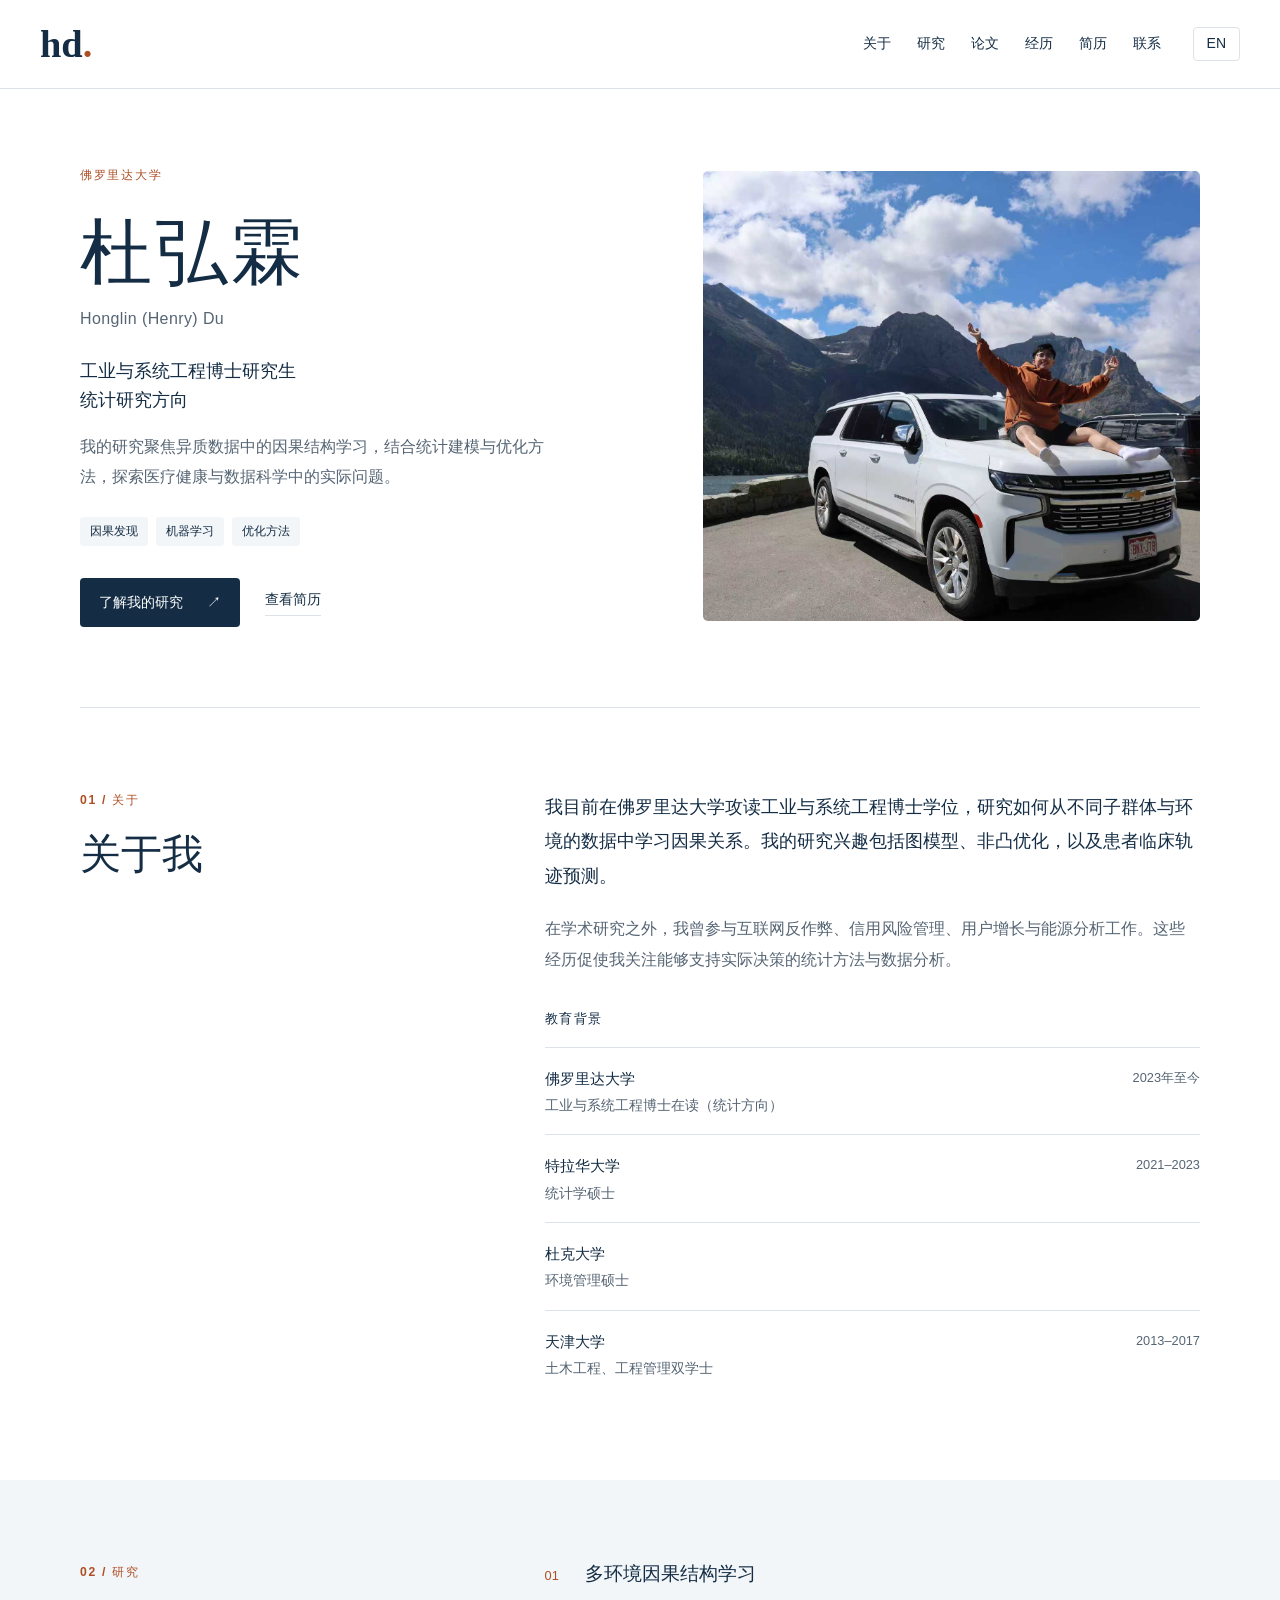
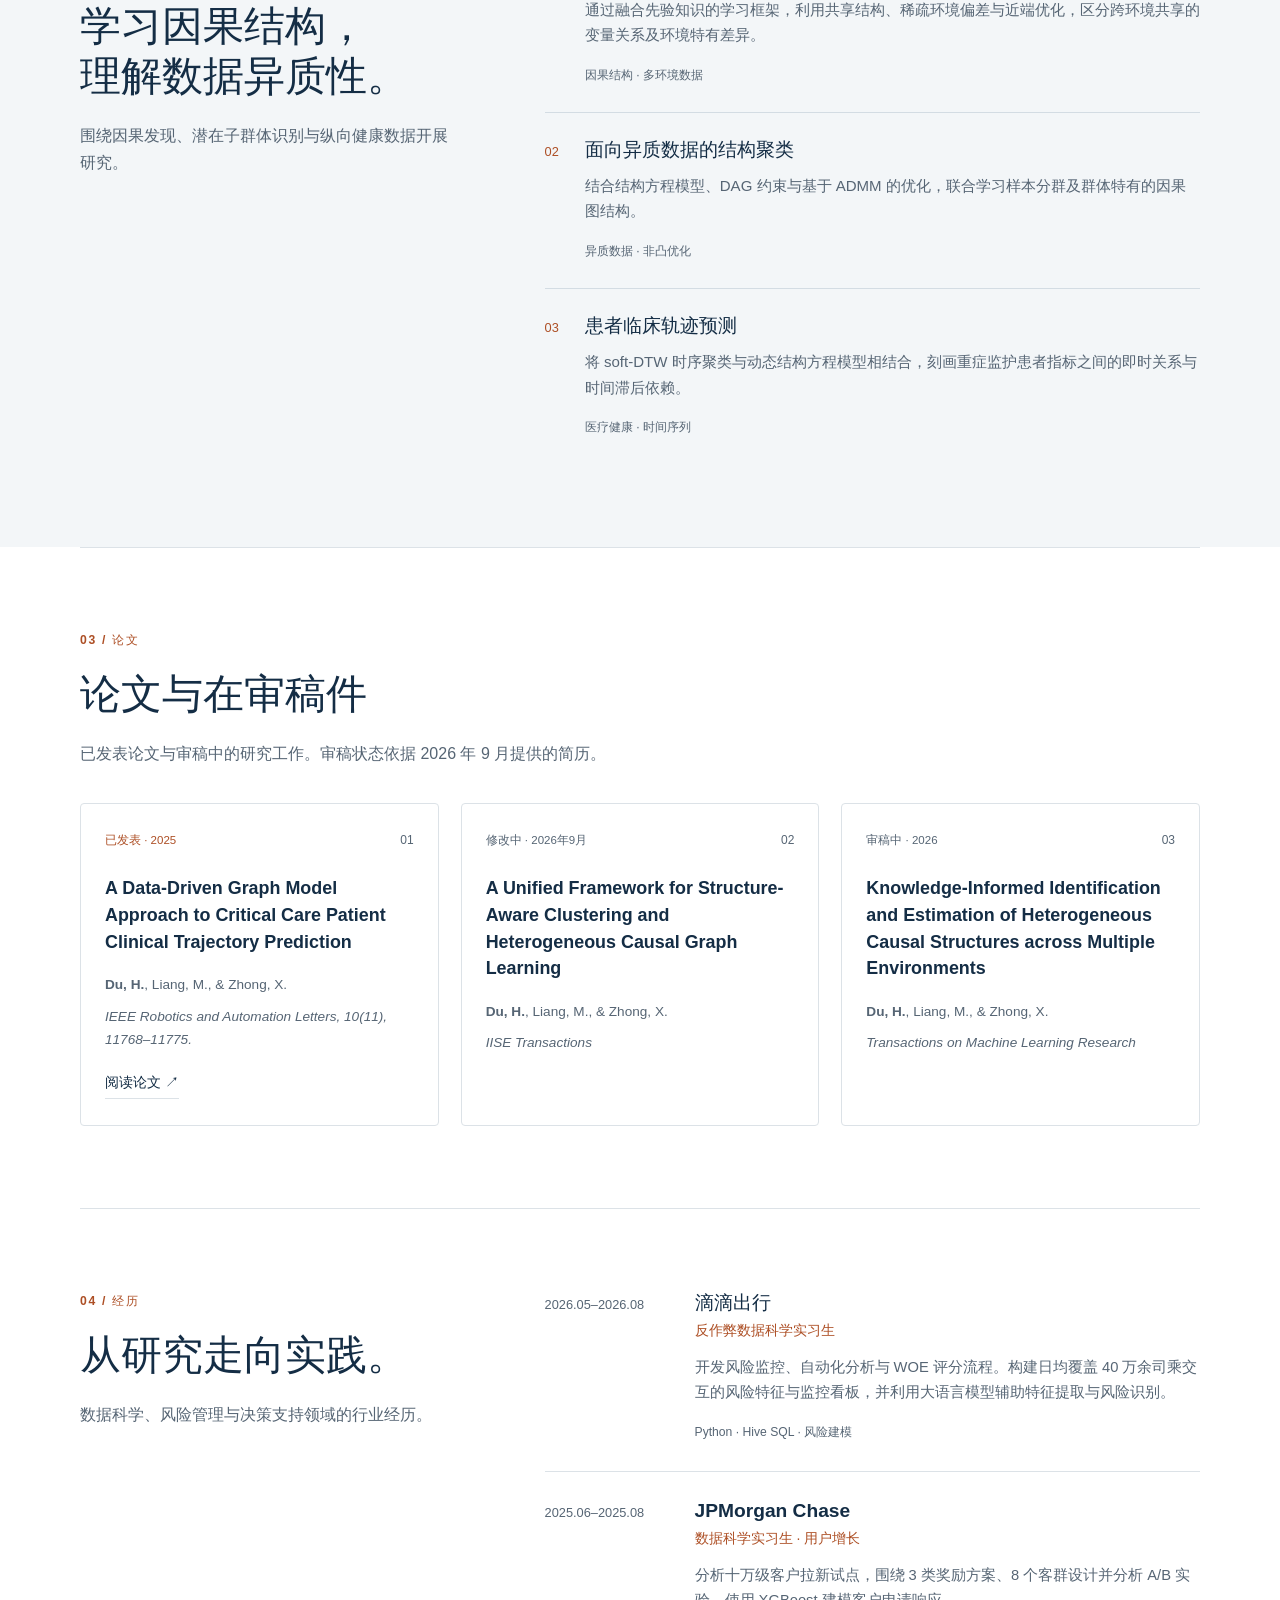
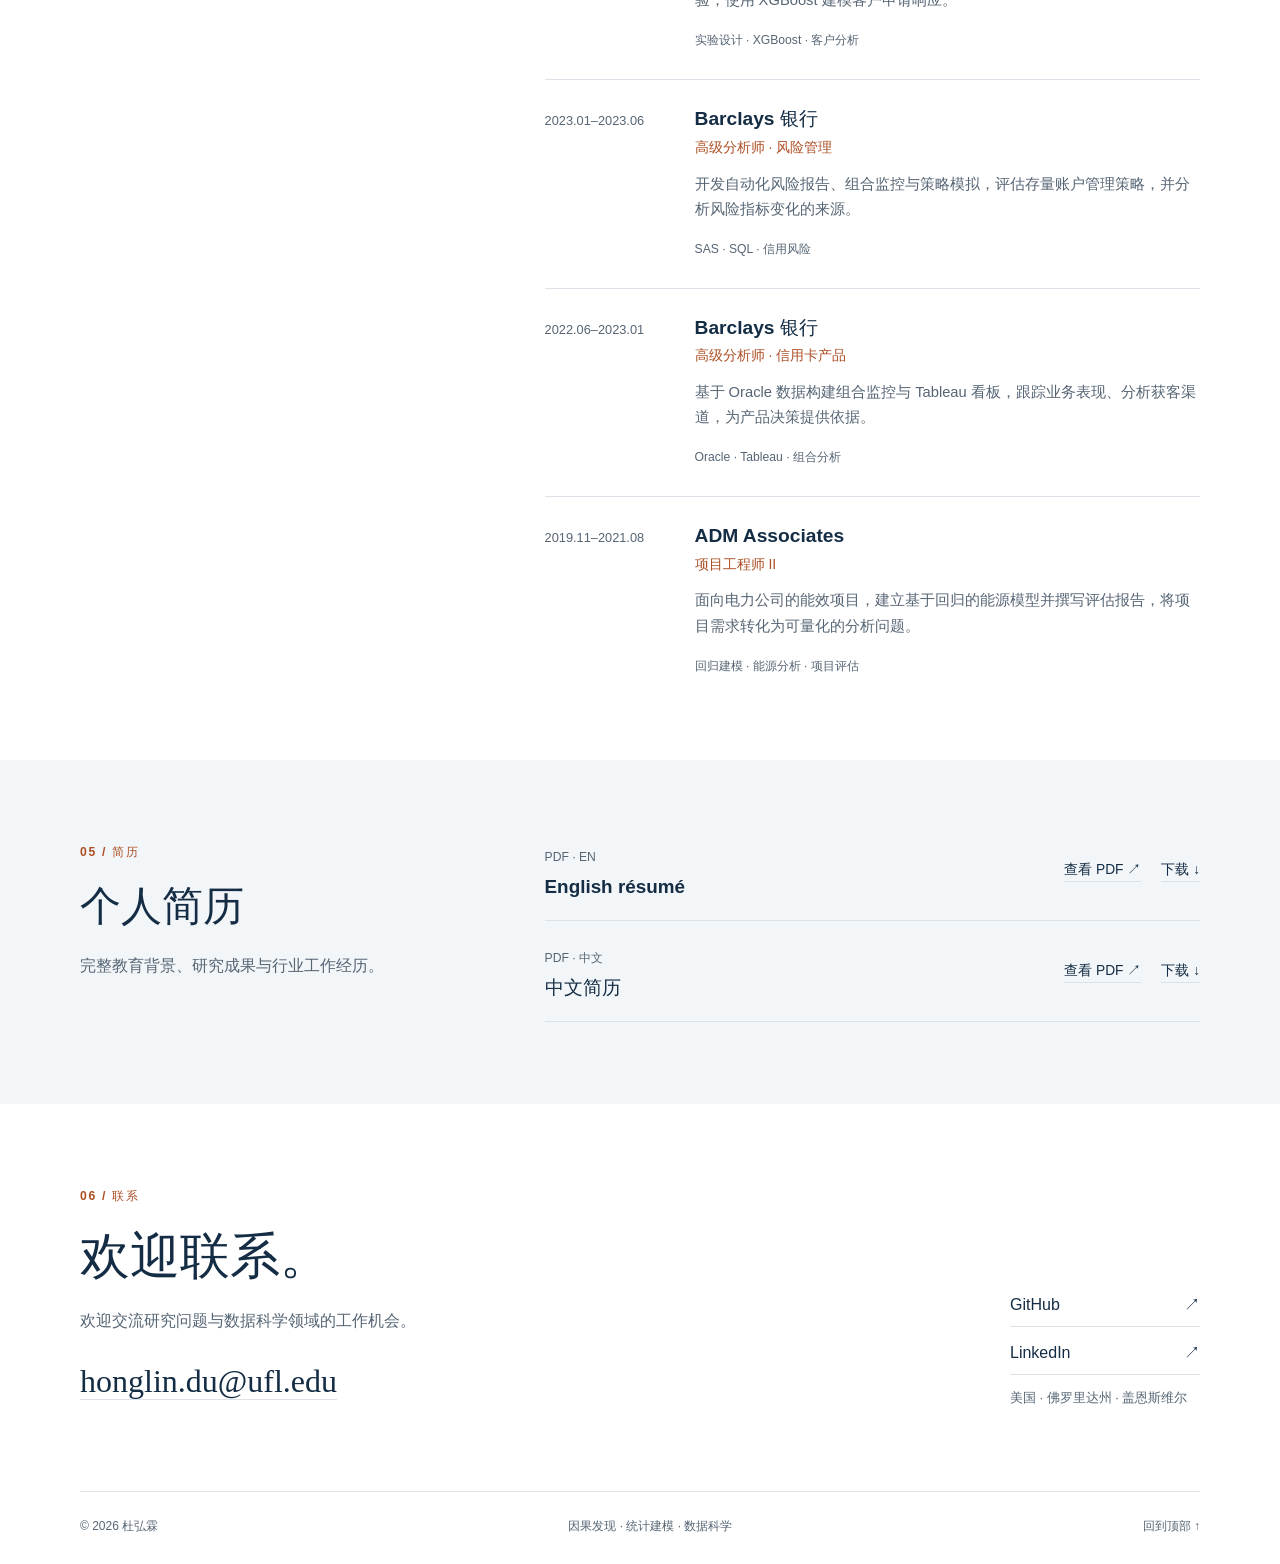
==== zh.html @ 544e079c "Build bilingual academic and data science personal website" ====
<!doctype html>
<html lang="zh-CN"><head><meta charset="utf-8"><meta name="viewport" content="width=device-width, initial-scale=1"><title>杜弘霖 | 因果发现与数据科学</title><meta name="description" content="我的研究聚焦异质数据中的因果结构学习，结合统计建模与优化方法，探索医疗健康与数据科学中的实际问题。"><meta name="theme-color" content="#142d45"><link rel="canonical" href="https://uflhenrydu508.github.io/zh.html"><link rel="alternate" hreflang="en" href="https://uflhenrydu508.github.io/"><link rel="alternate" hreflang="zh-CN" href="https://uflhenrydu508.github.io/zh.html"><link rel="alternate" hreflang="x-default" href="https://uflhenrydu508.github.io/"><link rel="icon" href="assets/favicon.svg" type="image/svg+xml"><link rel="stylesheet" href="styles.css"><script src="site.js" defer></script></head>
<body id="top"><a class="skip-link" href="#main">跳转到正文</a><header class="header"><div class="header-inner"><a class="wordmark" href="zh.html" aria-label="杜弘霖 - 首页">hd<span>.</span></a><nav aria-label="主导航"><a href="#about">关于</a><a href="#research">研究</a><a href="#publications">论文</a><a href="#experience">经历</a><a href="#cv">简历</a><a href="#contact">联系</a></nav><a class="language" href="index.html" lang="en" hreflang="en">EN</a></div></header>
<main id="main"><section class="hero container" aria-labelledby="hero-title"><div class="hero-copy"><p class="eyebrow">佛罗里达大学</p><h1 id="hero-title">杜弘霖<span class="name-secondary">Honglin (Henry) Du</span></h1><p class="role">工业与系统工程博士研究生<br>统计研究方向</p><p class="intro">我的研究聚焦异质数据中的因果结构学习，结合统计建模与优化方法，探索医疗健康与数据科学中的实际问题。</p><div class="tags"><span>因果发现</span><span>机器学习</span><span>优化方法</span></div><div class="hero-actions"><a class="button" href="#research">了解我的研究 <span aria-hidden="true">↗</span></a><a class="text-link" href="#cv">查看简历</a></div></div><figure class="hero-photo"><img src="assets/henry-du.png" alt="杜弘霖的户外个人照片，背景为山景与湖泊" width="1920" height="1280" fetchpriority="high"></figure></section>
<section id="about" class="section container split"><div><p class="eyebrow">01 / 关于</p><h2>关于我</h2></div><div class="section-body"><p class="lead">我目前在佛罗里达大学攻读工业与系统工程博士学位，研究如何从不同子群体与环境的数据中学习因果关系。我的研究兴趣包括图模型、非凸优化，以及患者临床轨迹预测。</p><p>在学术研究之外，我曾参与互联网反作弊、信用风险管理、用户增长与能源分析工作。这些经历促使我关注能够支持实际决策的统计方法与数据分析。</p><h3 class="small-heading">教育背景</h3><ul class="education"><li><div><strong>佛罗里达大学</strong><span>工业与系统工程博士在读（统计方向）</span></div><time>2023年至今</time></li><li><div><strong>特拉华大学</strong><span>统计学硕士</span></div><time>2021–2023</time></li><li><div><strong>杜克大学</strong><span>环境管理硕士</span></div><time></time></li><li><div><strong>天津大学</strong><span>土木工程、工程管理双学士</span></div><time>2013–2017</time></li></ul></div></section>
<section id="research" class="research-section"><div class="container section split"><div><p class="eyebrow">02 / 研究</p><h2>学习因果结构，<br>理解数据异质性。</h2><p>围绕因果发现、潜在子群体识别与纵向健康数据开展研究。</p></div><div><article class="research-row"><span class="number">01</span><div><h3>多环境因果结构学习</h3><p>通过融合先验知识的学习框架，利用共享结构、稀疏环境偏差与近端优化，区分跨环境共享的变量关系及环境特有差异。</p><span class="meta">因果结构 · 多环境数据</span></div></article><article class="research-row"><span class="number">02</span><div><h3>面向异质数据的结构聚类</h3><p>结合结构方程模型、DAG 约束与基于 ADMM 的优化，联合学习样本分群及群体特有的因果图结构。</p><span class="meta">异质数据 · 非凸优化</span></div></article><article class="research-row"><span class="number">03</span><div><h3>患者临床轨迹预测</h3><p>将 soft-DTW 时序聚类与动态结构方程模型相结合，刻画重症监护患者指标之间的即时关系与时间滞后依赖。</p><span class="meta">医疗健康 · 时间序列</span></div></article></div></div></section>
<section id="publications" class="section container"><div class="section-heading"><p class="eyebrow">03 / 论文</p><h2>论文与在审稿件</h2><p>已发表论文与审稿中的研究工作。审稿状态依据 2026 年 9 月提供的简历。</p></div><div class="papers"><article class="paper"><div class="paper-top"><span class="status status-0">已发表 · 2025</span><span class="paper-index">01</span></div><h3 lang="en">A Data-Driven Graph Model Approach to Critical Care Patient Clinical Trajectory Prediction</h3><p class="authors"><strong>Du, H.</strong>, Liang, M., &amp; Zhong, X.</p><p class="journal" lang="en">IEEE Robotics and Automation Letters, 10(11), 11768–11775.</p><a class="text-link" href="https://doi.org/10.1109/LRA.2025.3615534">阅读论文 <span aria-hidden="true">↗</span></a></article><article class="paper"><div class="paper-top"><span class="status status-1">修改中 · 2026年9月</span><span class="paper-index">02</span></div><h3 lang="en">A Unified Framework for Structure-Aware Clustering and Heterogeneous Causal Graph Learning</h3><p class="authors"><strong>Du, H.</strong>, Liang, M., &amp; Zhong, X.</p><p class="journal" lang="en">IISE Transactions</p></article><article class="paper"><div class="paper-top"><span class="status status-2">审稿中 · 2026</span><span class="paper-index">03</span></div><h3 lang="en">Knowledge-Informed Identification and Estimation of Heterogeneous Causal Structures across Multiple Environments</h3><p class="authors"><strong>Du, H.</strong>, Liang, M., &amp; Zhong, X.</p><p class="journal" lang="en">Transactions on Machine Learning Research</p></article></div></section>
<section id="experience" class="section container split"><div><p class="eyebrow">04 / 经历</p><h2>从研究走向实践。</h2><p>数据科学、风险管理与决策支持领域的行业经历。</p></div><div class="jobs"><article class="job"><time>2026.05–2026.08</time><div><h3>滴滴出行</h3><p class="job-role">反作弊数据科学实习生</p><p>开发风险监控、自动化分析与 WOE 评分流程。构建日均覆盖 40 万余司乘交互的风险特征与监控看板，并利用大语言模型辅助特征提取与风险识别。</p><span class="meta">Python · Hive SQL · 风险建模</span></div></article><article class="job"><time>2025.06–2025.08</time><div><h3>JPMorgan Chase</h3><p class="job-role">数据科学实习生 · 用户增长</p><p>分析十万级客户拉新试点，围绕 3 类奖励方案、8 个客群设计并分析 A/B 实验，使用 XGBoost 建模客户申请响应。</p><span class="meta">实验设计 · XGBoost · 客户分析</span></div></article><article class="job"><time>2023.01–2023.06</time><div><h3>Barclays 银行</h3><p class="job-role">高级分析师 · 风险管理</p><p>开发自动化风险报告、组合监控与策略模拟，评估存量账户管理策略，并分析风险指标变化的来源。</p><span class="meta">SAS · SQL · 信用风险</span></div></article><article class="job"><time>2022.06–2023.01</time><div><h3>Barclays 银行</h3><p class="job-role">高级分析师 · 信用卡产品</p><p>基于 Oracle 数据构建组合监控与 Tableau 看板，跟踪业务表现、分析获客渠道，为产品决策提供依据。</p><span class="meta">Oracle · Tableau · 组合分析</span></div></article><article class="job"><time>2019.11–2021.08</time><div><h3>ADM Associates</h3><p class="job-role">项目工程师 II</p><p>面向电力公司的能效项目，建立基于回归的能源模型并撰写评估报告，将项目需求转化为可量化的分析问题。</p><span class="meta">回归建模 · 能源分析 · 项目评估</span></div></article></div></section>
<section id="cv" class="cv-section"><div class="container section split"><div><p class="eyebrow">05 / 简历</p><h2>个人简历</h2><p>完整教育背景、研究成果与行业工作经历。</p></div><div class="cv-list"><article class="cv-card"><div><span class="meta">PDF · EN</span><h3>English résumé</h3></div><div class="cv-actions"><a href="assets/Henry_Du_Resume_2026.pdf">查看 PDF <span aria-hidden="true">↗</span></a><a href="assets/Henry_Du_Resume_2026.pdf" download>下载 <span aria-hidden="true">↓</span></a></div></article><article class="cv-card"><div><span class="meta">PDF · 中文</span><h3>中文简历</h3></div><div class="cv-actions"><a href="assets/Honglin_Du_CV_Chinese.pdf">查看 PDF <span aria-hidden="true">↗</span></a><a href="assets/Honglin_Du_CV_Chinese.pdf" download>下载 <span aria-hidden="true">↓</span></a></div></article></div></div></section>
<section id="contact" class="section container contact"><div><p class="eyebrow">06 / 联系</p><h2>欢迎联系。</h2><p>欢迎交流研究问题与数据科学领域的工作机会。</p><a class="email" href="mailto:honglin.du@ufl.edu">honglin.du@ufl.edu</a></div><div class="contact-links"><a href="https://github.com/uflhenrydu508">GitHub <span aria-hidden="true">↗</span></a><a href="https://www.linkedin.com/in/henrydu0508/">LinkedIn <span aria-hidden="true">↗</span></a><span>美国 · 佛罗里达州 · 盖恩斯维尔</span></div></section></main><footer class="container footer"><span>© 2026 杜弘霖</span><span>因果发现 · 统计建模 · 数据科学</span><a href="#top">回到顶部 ↑</a></footer></body></html>
---- styles.css ----
:root{--ink:#142d45;--muted:#566574;--accent:#ad4f25;--line:#dce2e7;--soft:#f3f6f8;--white:#fff;font-family:Inter,-apple-system,BlinkMacSystemFont,"Segoe UI","Noto Sans SC",sans-serif;color:var(--ink);font-synthesis:none}*{box-sizing:border-box}html{scroll-behavior:smooth;scroll-padding-top:112px}body{margin:0;background:var(--white);font-size:16px;line-height:1.7}a{color:inherit;text-decoration:none}a:hover{color:var(--accent)}a:focus-visible{outline:3px solid #bd5a2c;outline-offset:6px}p{color:var(--muted);margin:0 0 1.25rem}h1,h2,h3{line-height:1.22;margin:0;font-weight:500}h1,h2{font-family:Georgia,"Times New Roman","Songti SC",serif}h2{font-size:clamp(2rem,3.2vw,2.75rem);letter-spacing:-.035em;margin-bottom:1.25rem}h3{font-size:1.18rem;font-weight:600}.container{width:min(1120px,calc(100% - 80px));margin-inline:auto}.header{border-bottom:1px solid var(--line);background:rgba(255,255,255,.97);position:sticky;top:0;z-index:10}.header-inner{width:min(1200px,calc(100% - 64px));margin:auto;display:flex;align-items:center;gap:32px;min-height:88px}.wordmark{font-family:Georgia,serif;font-size:2.4rem;font-weight:bold;line-height:1}.wordmark span{color:var(--accent)}nav{display:flex;gap:26px;margin-left:auto}nav a{font-size:.88rem;font-weight:500}.language{font-size:.875rem;border:1px solid var(--line);padding:4px 13px;border-radius:4px;white-space:nowrap}.skip-link{position:absolute;left:20px;top:-100px;background:var(--ink);color:#fff;padding:10px;z-index:20}.skip-link:focus{top:10px}.hero{display:grid;grid-template-columns:1.1fr 1fr;gap:76px;padding-top:76px;padding-bottom:80px;align-items:center}.eyebrow{font-size:.76rem;font-weight:650;letter-spacing:.14em;text-transform:uppercase;color:var(--accent);margin-bottom:24px}h1{font-size:clamp(3.5rem,6.4vw,5.25rem);letter-spacing:-.045em}.name-secondary{display:block;font-family:Inter,-apple-system,BlinkMacSystemFont,"Segoe UI",sans-serif;font-size:1rem;font-weight:400;letter-spacing:.025em;color:var(--muted);margin-top:12px}.role{font-size:1.15rem;line-height:1.55;color:var(--ink);margin-top:28px;margin-bottom:18px}.intro{max-width:490px;font-size:1rem}.tags{display:flex;gap:8px;flex-wrap:wrap;margin-top:24px}.tags span{font-size:.78rem;color:var(--ink);padding:4px 10px;background:var(--soft);border-radius:3px}.hero-actions{display:flex;gap:25px;align-items:center;margin-top:32px}.button{display:inline-flex;gap:24px;align-items:center;background:var(--ink);color:white;padding:12px 19px;border-radius:4px;font-size:.9rem}.button:hover{background:#234b6c;color:white}.text-link{font-size:.875rem;font-weight:600;border-bottom:1px solid var(--line);padding-bottom:3px}.hero-photo{margin:0;align-self:stretch;display:flex;flex-direction:column;justify-content:center}.hero-photo img{width:100%;height:450px;object-fit:cover;object-position:71% center;border-radius:5px}.hero-photo figcaption{font-size:.76rem;letter-spacing:.05em;margin-top:12px;color:var(--muted)}.section{padding-top:82px;padding-bottom:82px;border-top:1px solid var(--line)}.split{display:grid;grid-template-columns:.8fr 1.4fr;gap:90px}.section .eyebrow{margin-bottom:20px}.section-body .lead{font-size:1.15rem;color:var(--ink)}.small-heading{font-size:.8rem;text-transform:uppercase;letter-spacing:.12em;margin:36px 0 20px}.education{list-style:none;margin:0;padding:0}.education li{border-top:1px solid var(--line);padding:17px 0;display:flex;gap:18px;justify-content:space-between}.education strong{font-size:.93rem;font-weight:600}.education span{display:block;font-size:.86rem;color:var(--muted);margin-top:2px}.education time{font-size:.8rem;color:var(--muted);white-space:nowrap;padding-top:2px}.research-section{background:var(--soft)}.research-section .section,.cv-section .section{border:0}.research-row{display:flex;gap:26px;padding:25px 0;border-top:1px solid #d3dce3}.research-row:first-child{padding-top:0;border-top:0}.number{color:var(--accent);font-size:.8rem;font-variant-numeric:tabular-nums;padding-top:3px}.research-row h3{margin-bottom:12px}.research-row p{font-size:.94rem;margin-bottom:12px}.meta{font-size:.76rem;color:var(--muted)}.section-heading{max-width:690px;margin-bottom:36px}.papers{display:grid;grid-template-columns:repeat(3,1fr);gap:22px}.paper{border:1px solid var(--line);padding:26px 24px;border-radius:4px;display:flex;flex-direction:column;align-items:flex-start}.paper-top{display:flex;align-items:center;justify-content:space-between;gap:8px;width:100%;margin-bottom:24px}.status{font-size:.72rem;color:var(--muted)}.status-0{color:var(--accent)}.paper-index{font-size:.75rem;color:var(--muted)}.paper h3{font-size:1.12rem;line-height:1.5;margin-bottom:18px}.authors,.journal{font-size:.85rem}.authors{margin-bottom:8px}.journal{font-style:italic;margin-bottom:20px}.paper .text-link{margin-top:auto}.job{display:grid;grid-template-columns:125px 1fr;gap:25px;padding:27px 0;border-bottom:1px solid var(--line)}.job:first-child{padding-top:0}.job:last-child{border-bottom:0;padding-bottom:0}.job time{font-size:.8rem;color:var(--muted);padding-top:3px}.job h3{font-size:1.2rem;margin-bottom:5px}.job-role{font-size:.875rem;color:var(--accent);margin-bottom:12px}.job p:not(.job-role){font-size:.92rem;margin-bottom:12px}.cv-section{background:var(--soft)}.cv-card{display:flex;align-items:center;justify-content:space-between;gap:20px;border-bottom:1px solid var(--line);padding:22px 0}.cv-card:first-child{padding-top:0}.cv-card h3{margin-top:6px}.cv-actions{display:flex;gap:20px;font-size:.86rem}.cv-actions a{border-bottom:1px solid var(--line)}.contact{display:flex;justify-content:space-between;align-items:end;gap:40px;border-top:0}.contact h2{font-size:3.1rem}.email{font-family:Georgia,serif;font-size:clamp(1.4rem,3vw,2rem);border-bottom:1px solid var(--line)}.contact-links{display:flex;flex-direction:column;gap:12px;min-width:190px}.contact-links a{display:flex;justify-content:space-between;border-bottom:1px solid var(--line);padding-bottom:8px}.contact-links>span{font-size:.8rem;color:var(--muted)}.footer{display:flex;justify-content:space-between;gap:20px;border-top:1px solid var(--line);padding-top:24px;padding-bottom:28px;font-size:.75rem;color:var(--muted)}html[lang=zh-CN] h1{font-size:4.5rem;letter-spacing:.05em}html[lang=zh-CN] h2{letter-spacing:0}html[lang=zh-CN] .intro,html[lang=zh-CN] .section-body p{line-height:1.9}
@media(min-width:1500px){.hero{padding-top:96px;padding-bottom:96px}}@media(max-width:1000px){.hero{gap:38px}.split{gap:45px;grid-template-columns:.8fr 1.4fr}.job{grid-template-columns:1fr;gap:8px}.papers{gap:14px}.paper{padding:22px 18px}nav{gap:18px}.hero-photo img{height:440px}.cv-card{align-items:flex-start;flex-direction:column;gap:12px}}@media(max-width:760px){html{scroll-padding-top:132px}.container{width:calc(100% - 40px)}.header-inner{width:calc(100% - 40px);min-height:105px;gap:16px;flex-wrap:wrap;justify-content:space-between;padding:14px 0 12px}.wordmark{font-size:2rem}nav{order:3;flex-basis:100%;margin:0;gap:10px;justify-content:space-between}nav a{font-size:.78rem;padding:5px 0}.language{margin-left:auto}.hero{grid-template-columns:1fr;padding-top:42px;padding-bottom:48px;gap:34px}h1{font-size:4rem}.hero-copy{max-width:600px}.hero-photo img{height:auto;aspect-ratio:1.6;object-position:center}.hero-photo figcaption{margin-top:8px}.hero .eyebrow{margin-bottom:18px}.role{margin-top:22px}.split{grid-template-columns:1fr;gap:26px}.section{padding-top:50px;padding-bottom:50px}.section-heading{margin-bottom:26px}.papers{grid-template-columns:1fr;gap:16px}.paper{padding:25px}.paper h3{max-width:550px}.paper-top{margin-bottom:16px}.job{grid-template-columns:1fr;gap:8px;padding:24px 0}.cv-card{flex-direction:row;align-items:center}.contact{align-items:stretch;flex-direction:column;gap:32px}.contact h2{font-size:2.5rem}.contact-links{max-width:100%}.footer{flex-wrap:wrap;gap:10px;font-size:.75rem}.footer span:nth-child(2){display:none}.education li{gap:10px}.education time{font-size:.75rem}html[lang=zh-CN] h1{font-size:3.8rem}}@media(max-width:380px){.container,.header-inner{width:calc(100% - 32px)}nav{gap:6px}nav a{font-size:.73rem}.hero-actions{gap:20px}.cv-card{flex-direction:column;align-items:flex-start}.education li{flex-direction:column;gap:2px}.hero-photo img{aspect-ratio:1.35}}@media(prefers-reduced-motion:reduce){html{scroll-behavior:auto}}@media print{.header,.hero-actions,.language,.footer a{display:none}.container{width:100%}.section{padding:25px 0}.hero{padding:20px 0}.hero-photo img{height:240px}.paper,.job{break-inside:avoid}body{font-size:11pt}a{text-decoration:underline}}
@media(max-width:380px){nav{flex-wrap:wrap;justify-content:flex-start;column-gap:20px;row-gap:0}html{scroll-padding-top:165px}}
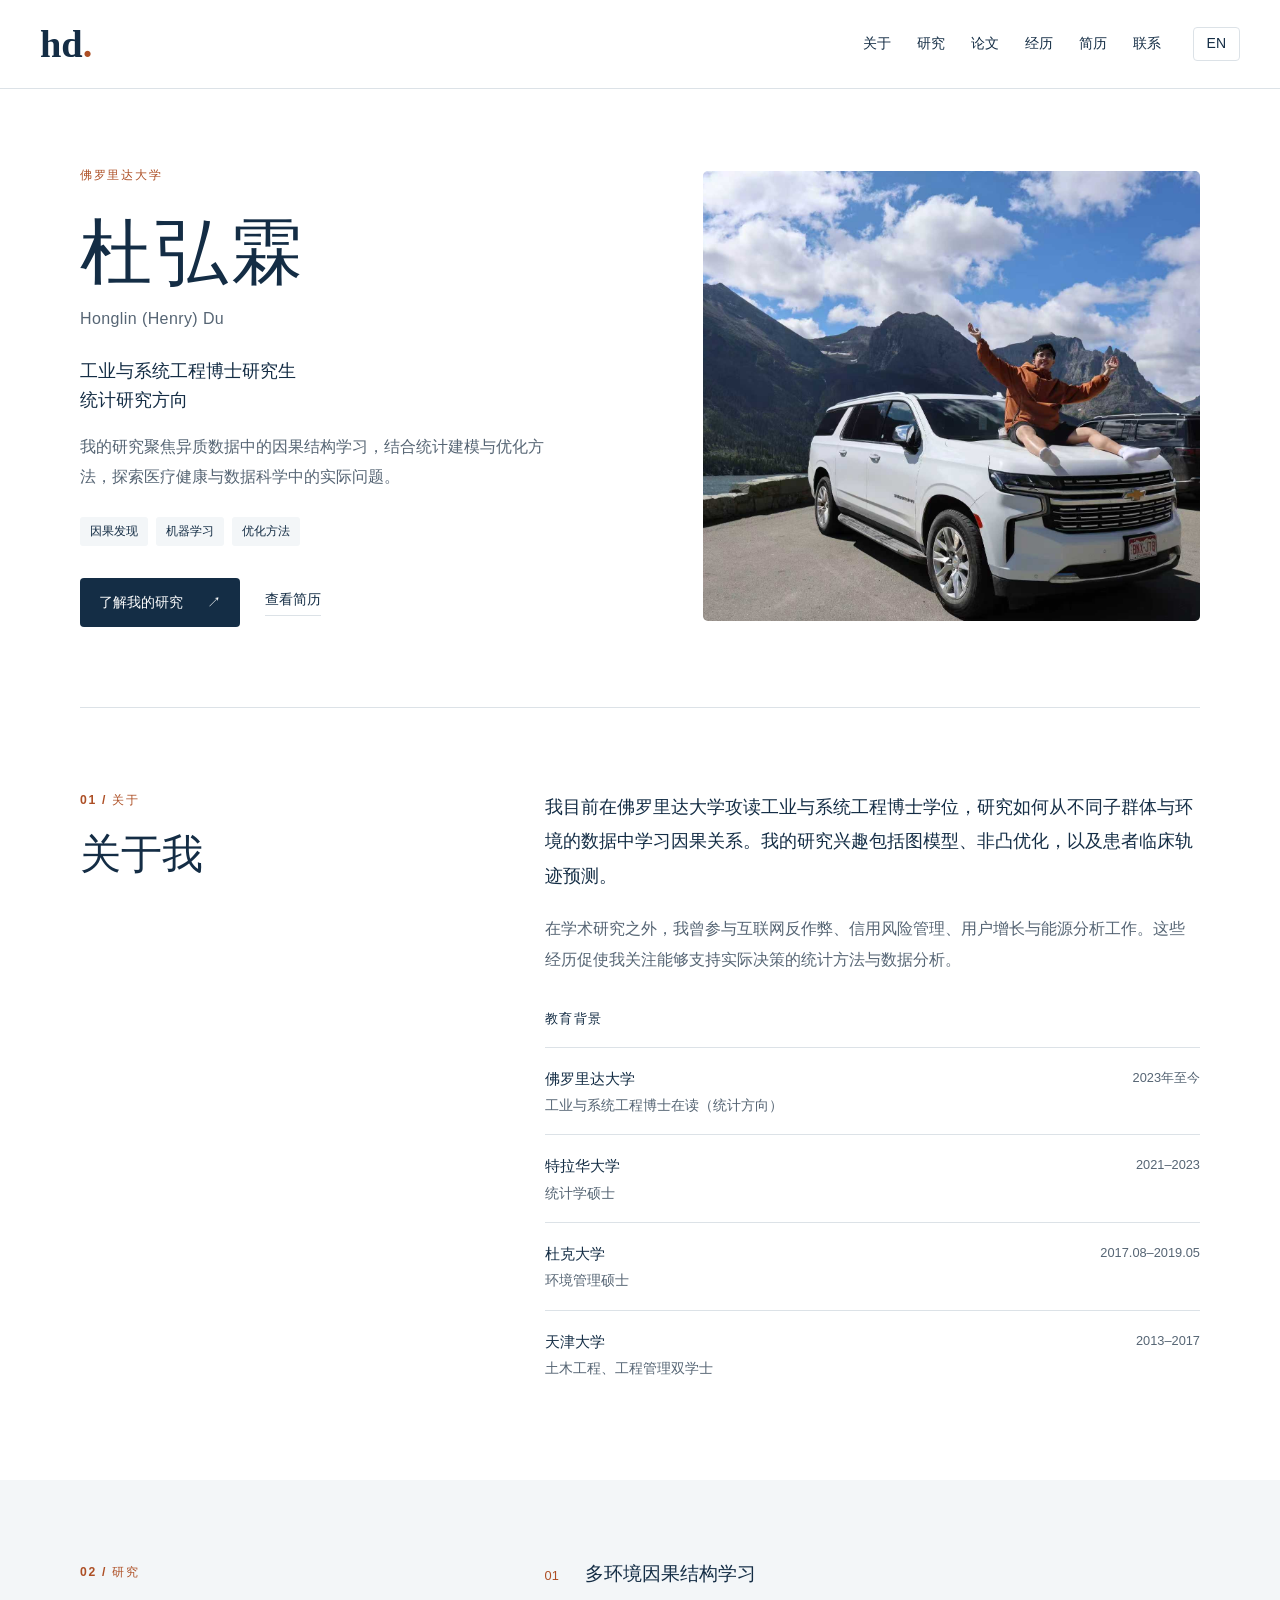
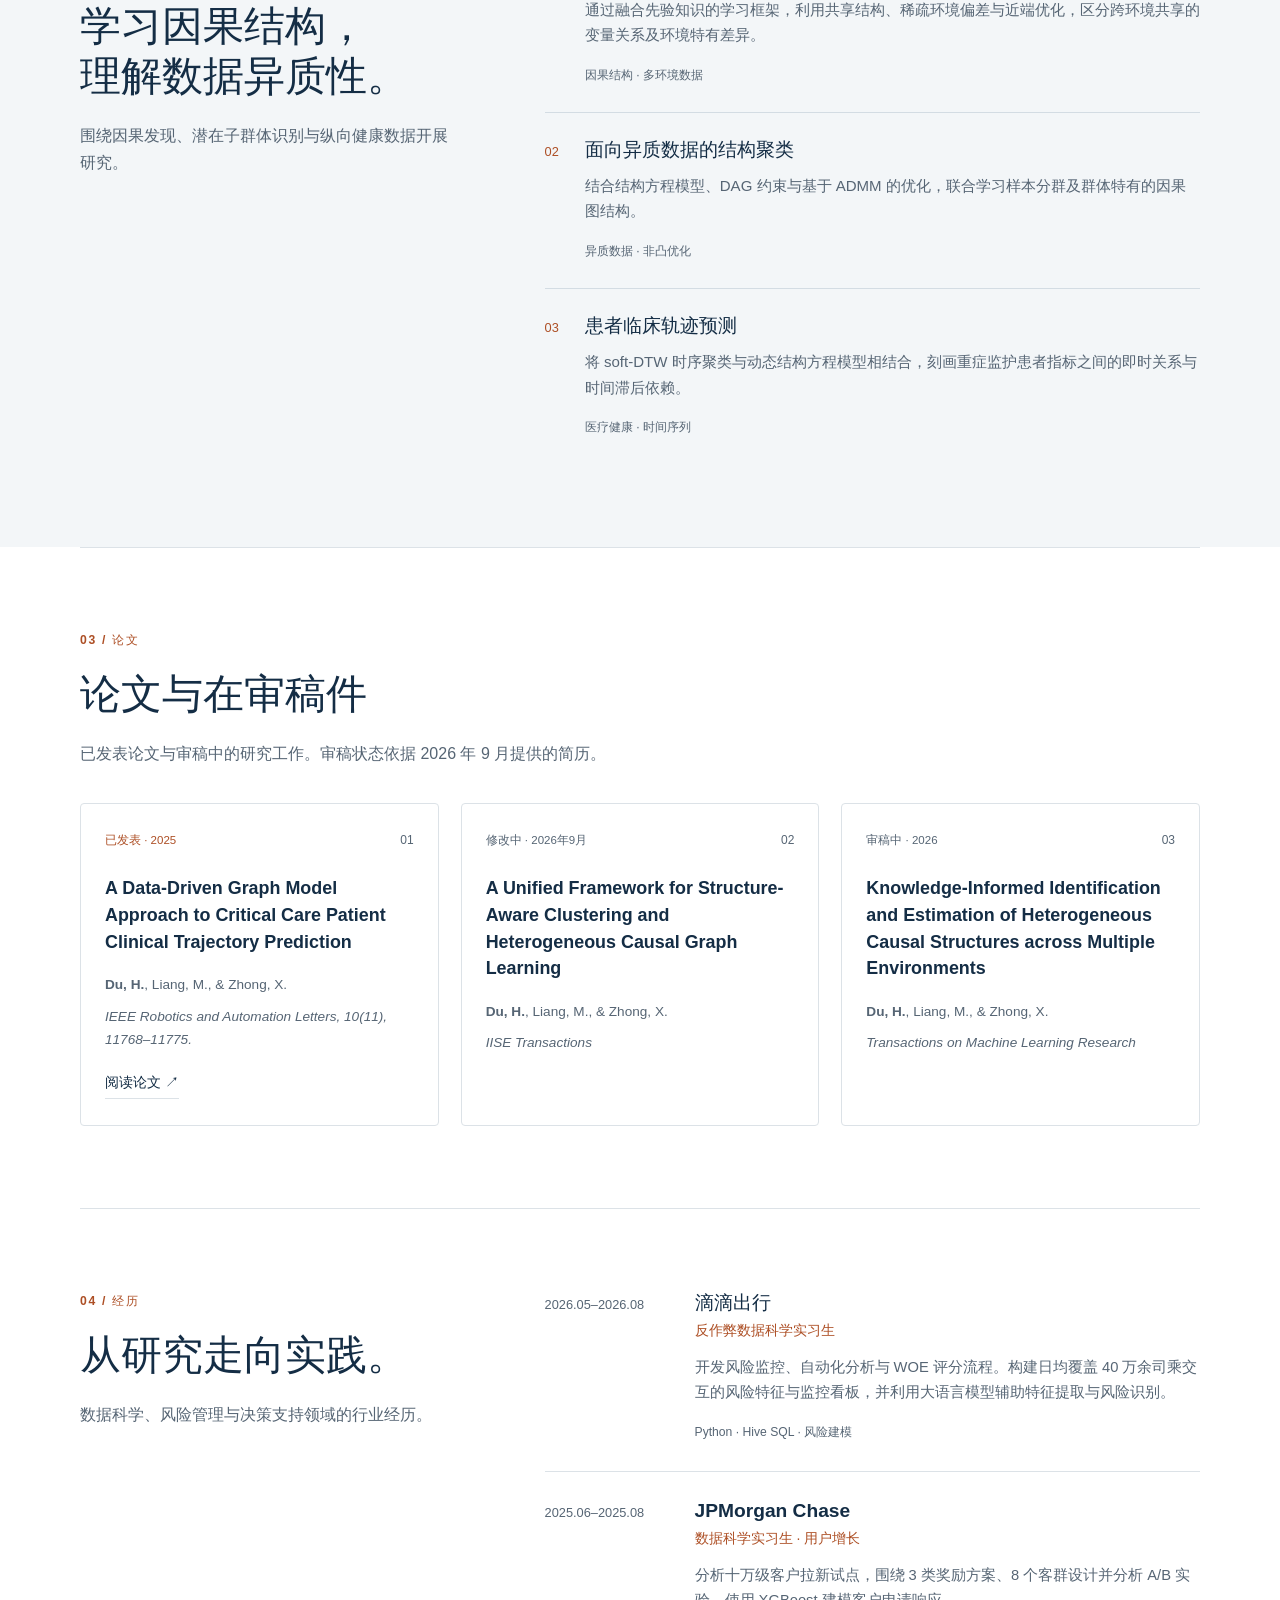
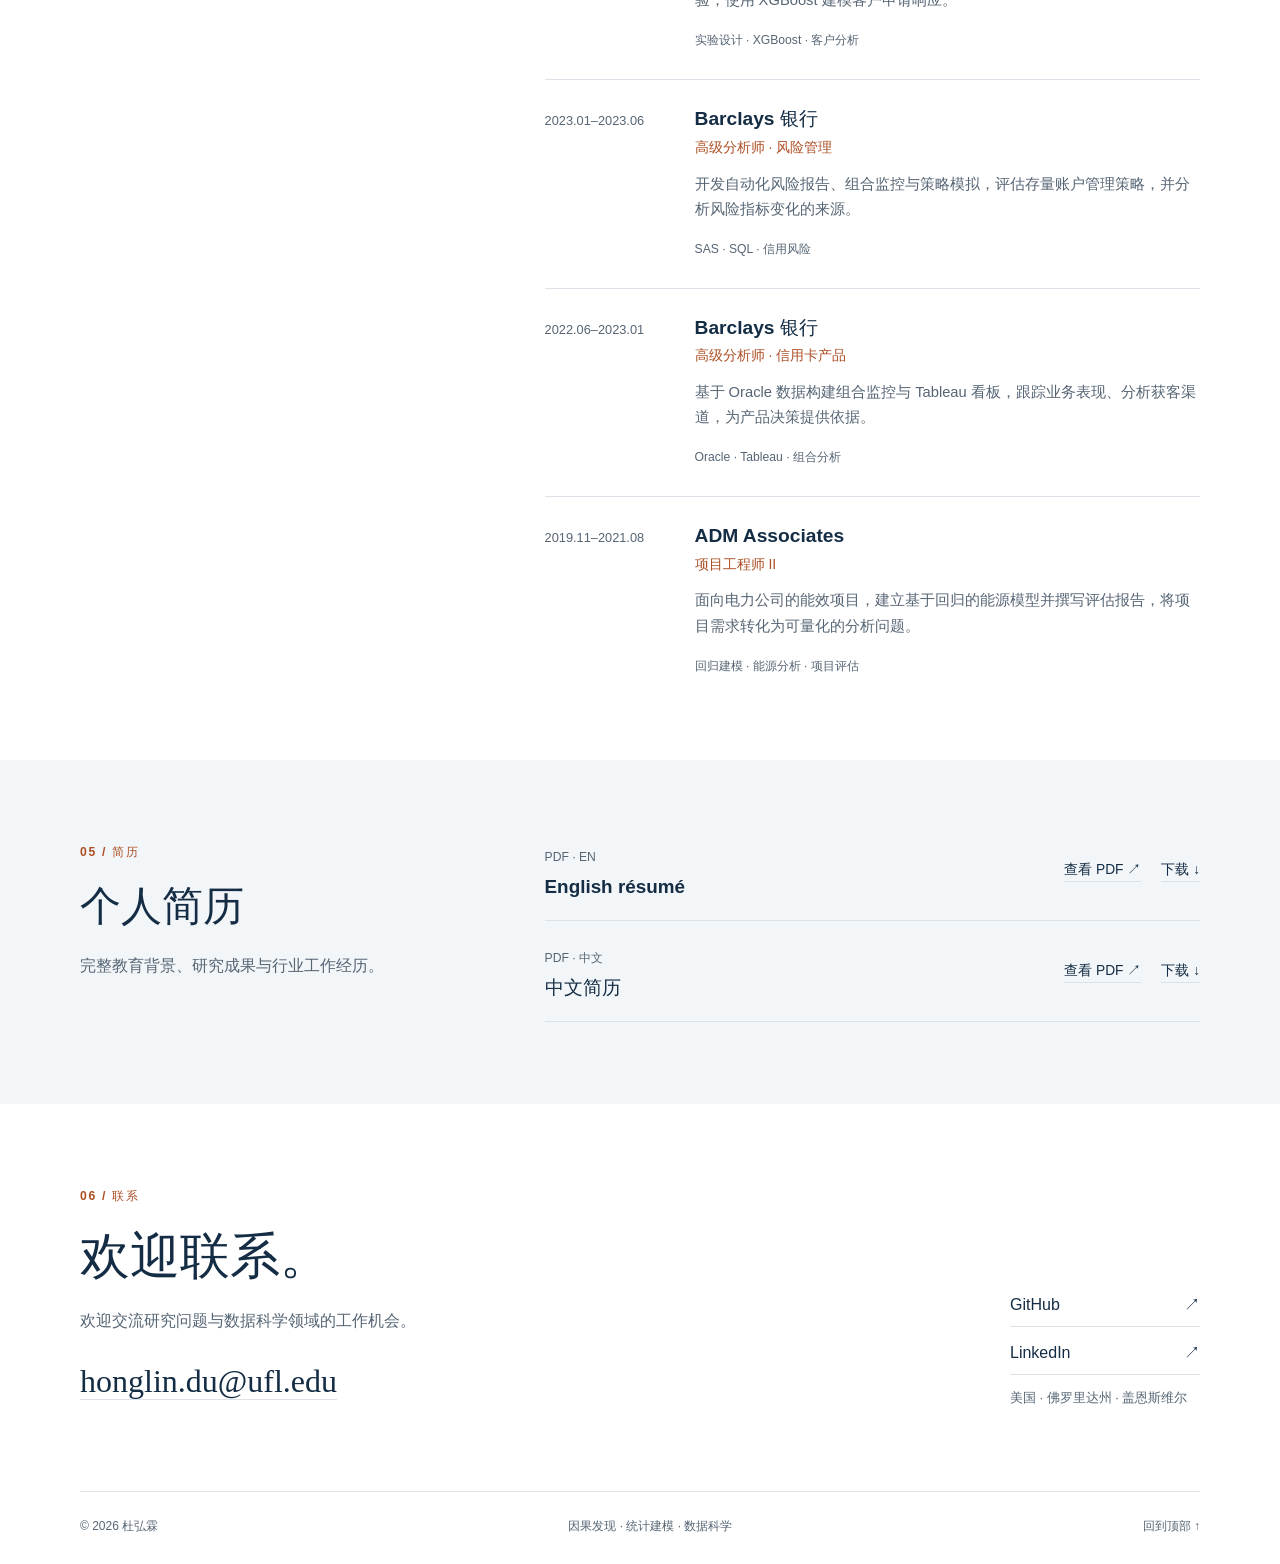
==== commit 904a2eb9: "Correct Duke education dates to August 2017–May 2019" ====
--- a/zh.html
+++ b/zh.html
@@ -2,7 +2,7 @@
 <html lang="zh-CN"><head><meta charset="utf-8"><meta name="viewport" content="width=device-width, initial-scale=1"><title>杜弘霖 | 因果发现与数据科学</title><meta name="description" content="我的研究聚焦异质数据中的因果结构学习，结合统计建模与优化方法，探索医疗健康与数据科学中的实际问题。"><meta name="theme-color" content="#142d45"><link rel="canonical" href="https://uflhenrydu508.github.io/zh.html"><link rel="alternate" hreflang="en" href="https://uflhenrydu508.github.io/"><link rel="alternate" hreflang="zh-CN" href="https://uflhenrydu508.github.io/zh.html"><link rel="alternate" hreflang="x-default" href="https://uflhenrydu508.github.io/"><link rel="icon" href="assets/favicon.svg" type="image/svg+xml"><link rel="stylesheet" href="styles.css"><script src="site.js" defer></script></head>
 <body id="top"><a class="skip-link" href="#main">跳转到正文</a><header class="header"><div class="header-inner"><a class="wordmark" href="zh.html" aria-label="杜弘霖 - 首页">hd<span>.</span></a><nav aria-label="主导航"><a href="#about">关于</a><a href="#research">研究</a><a href="#publications">论文</a><a href="#experience">经历</a><a href="#cv">简历</a><a href="#contact">联系</a></nav><a class="language" href="index.html" lang="en" hreflang="en">EN</a></div></header>
 <main id="main"><section class="hero container" aria-labelledby="hero-title"><div class="hero-copy"><p class="eyebrow">佛罗里达大学</p><h1 id="hero-title">杜弘霖<span class="name-secondary">Honglin (Henry) Du</span></h1><p class="role">工业与系统工程博士研究生<br>统计研究方向</p><p class="intro">我的研究聚焦异质数据中的因果结构学习，结合统计建模与优化方法，探索医疗健康与数据科学中的实际问题。</p><div class="tags"><span>因果发现</span><span>机器学习</span><span>优化方法</span></div><div class="hero-actions"><a class="button" href="#research">了解我的研究 <span aria-hidden="true">↗</span></a><a class="text-link" href="#cv">查看简历</a></div></div><figure class="hero-photo"><img src="assets/henry-du.png" alt="杜弘霖的户外个人照片，背景为山景与湖泊" width="1920" height="1280" fetchpriority="high"></figure></section>
-<section id="about" class="section container split"><div><p class="eyebrow">01 / 关于</p><h2>关于我</h2></div><div class="section-body"><p class="lead">我目前在佛罗里达大学攻读工业与系统工程博士学位，研究如何从不同子群体与环境的数据中学习因果关系。我的研究兴趣包括图模型、非凸优化，以及患者临床轨迹预测。</p><p>在学术研究之外，我曾参与互联网反作弊、信用风险管理、用户增长与能源分析工作。这些经历促使我关注能够支持实际决策的统计方法与数据分析。</p><h3 class="small-heading">教育背景</h3><ul class="education"><li><div><strong>佛罗里达大学</strong><span>工业与系统工程博士在读（统计方向）</span></div><time>2023年至今</time></li><li><div><strong>特拉华大学</strong><span>统计学硕士</span></div><time>2021–2023</time></li><li><div><strong>杜克大学</strong><span>环境管理硕士</span></div><time></time></li><li><div><strong>天津大学</strong><span>土木工程、工程管理双学士</span></div><time>2013–2017</time></li></ul></div></section>
+<section id="about" class="section container split"><div><p class="eyebrow">01 / 关于</p><h2>关于我</h2></div><div class="section-body"><p class="lead">我目前在佛罗里达大学攻读工业与系统工程博士学位，研究如何从不同子群体与环境的数据中学习因果关系。我的研究兴趣包括图模型、非凸优化，以及患者临床轨迹预测。</p><p>在学术研究之外，我曾参与互联网反作弊、信用风险管理、用户增长与能源分析工作。这些经历促使我关注能够支持实际决策的统计方法与数据分析。</p><h3 class="small-heading">教育背景</h3><ul class="education"><li><div><strong>佛罗里达大学</strong><span>工业与系统工程博士在读（统计方向）</span></div><time>2023年至今</time></li><li><div><strong>特拉华大学</strong><span>统计学硕士</span></div><time>2021–2023</time></li><li><div><strong>杜克大学</strong><span>环境管理硕士</span></div><time>2017.08–2019.05</time></li><li><div><strong>天津大学</strong><span>土木工程、工程管理双学士</span></div><time>2013–2017</time></li></ul></div></section>
 <section id="research" class="research-section"><div class="container section split"><div><p class="eyebrow">02 / 研究</p><h2>学习因果结构，<br>理解数据异质性。</h2><p>围绕因果发现、潜在子群体识别与纵向健康数据开展研究。</p></div><div><article class="research-row"><span class="number">01</span><div><h3>多环境因果结构学习</h3><p>通过融合先验知识的学习框架，利用共享结构、稀疏环境偏差与近端优化，区分跨环境共享的变量关系及环境特有差异。</p><span class="meta">因果结构 · 多环境数据</span></div></article><article class="research-row"><span class="number">02</span><div><h3>面向异质数据的结构聚类</h3><p>结合结构方程模型、DAG 约束与基于 ADMM 的优化，联合学习样本分群及群体特有的因果图结构。</p><span class="meta">异质数据 · 非凸优化</span></div></article><article class="research-row"><span class="number">03</span><div><h3>患者临床轨迹预测</h3><p>将 soft-DTW 时序聚类与动态结构方程模型相结合，刻画重症监护患者指标之间的即时关系与时间滞后依赖。</p><span class="meta">医疗健康 · 时间序列</span></div></article></div></div></section>
 <section id="publications" class="section container"><div class="section-heading"><p class="eyebrow">03 / 论文</p><h2>论文与在审稿件</h2><p>已发表论文与审稿中的研究工作。审稿状态依据 2026 年 9 月提供的简历。</p></div><div class="papers"><article class="paper"><div class="paper-top"><span class="status status-0">已发表 · 2025</span><span class="paper-index">01</span></div><h3 lang="en">A Data-Driven Graph Model Approach to Critical Care Patient Clinical Trajectory Prediction</h3><p class="authors"><strong>Du, H.</strong>, Liang, M., &amp; Zhong, X.</p><p class="journal" lang="en">IEEE Robotics and Automation Letters, 10(11), 11768–11775.</p><a class="text-link" href="https://doi.org/10.1109/LRA.2025.3615534">阅读论文 <span aria-hidden="true">↗</span></a></article><article class="paper"><div class="paper-top"><span class="status status-1">修改中 · 2026年9月</span><span class="paper-index">02</span></div><h3 lang="en">A Unified Framework for Structure-Aware Clustering and Heterogeneous Causal Graph Learning</h3><p class="authors"><strong>Du, H.</strong>, Liang, M., &amp; Zhong, X.</p><p class="journal" lang="en">IISE Transactions</p></article><article class="paper"><div class="paper-top"><span class="status status-2">审稿中 · 2026</span><span class="paper-index">03</span></div><h3 lang="en">Knowledge-Informed Identification and Estimation of Heterogeneous Causal Structures across Multiple Environments</h3><p class="authors"><strong>Du, H.</strong>, Liang, M., &amp; Zhong, X.</p><p class="journal" lang="en">Transactions on Machine Learning Research</p></article></div></section>
 <section id="experience" class="section container split"><div><p class="eyebrow">04 / 经历</p><h2>从研究走向实践。</h2><p>数据科学、风险管理与决策支持领域的行业经历。</p></div><div class="jobs"><article class="job"><time>2026.05–2026.08</time><div><h3>滴滴出行</h3><p class="job-role">反作弊数据科学实习生</p><p>开发风险监控、自动化分析与 WOE 评分流程。构建日均覆盖 40 万余司乘交互的风险特征与监控看板，并利用大语言模型辅助特征提取与风险识别。</p><span class="meta">Python · Hive SQL · 风险建模</span></div></article><article class="job"><time>2025.06–2025.08</time><div><h3>JPMorgan Chase</h3><p class="job-role">数据科学实习生 · 用户增长</p><p>分析十万级客户拉新试点，围绕 3 类奖励方案、8 个客群设计并分析 A/B 实验，使用 XGBoost 建模客户申请响应。</p><span class="meta">实验设计 · XGBoost · 客户分析</span></div></article><article class="job"><time>2023.01–2023.06</time><div><h3>Barclays 银行</h3><p class="job-role">高级分析师 · 风险管理</p><p>开发自动化风险报告、组合监控与策略模拟，评估存量账户管理策略，并分析风险指标变化的来源。</p><span class="meta">SAS · SQL · 信用风险</span></div></article><article class="job"><time>2022.06–2023.01</time><div><h3>Barclays 银行</h3><p class="job-role">高级分析师 · 信用卡产品</p><p>基于 Oracle 数据构建组合监控与 Tableau 看板，跟踪业务表现、分析获客渠道，为产品决策提供依据。</p><span class="meta">Oracle · Tableau · 组合分析</span></div></article><article class="job"><time>2019.11–2021.08</time><div><h3>ADM Associates</h3><p class="job-role">项目工程师 II</p><p>面向电力公司的能效项目，建立基于回归的能源模型并撰写评估报告，将项目需求转化为可量化的分析问题。</p><span class="meta">回归建模 · 能源分析 · 项目评估</span></div></article></div></section>
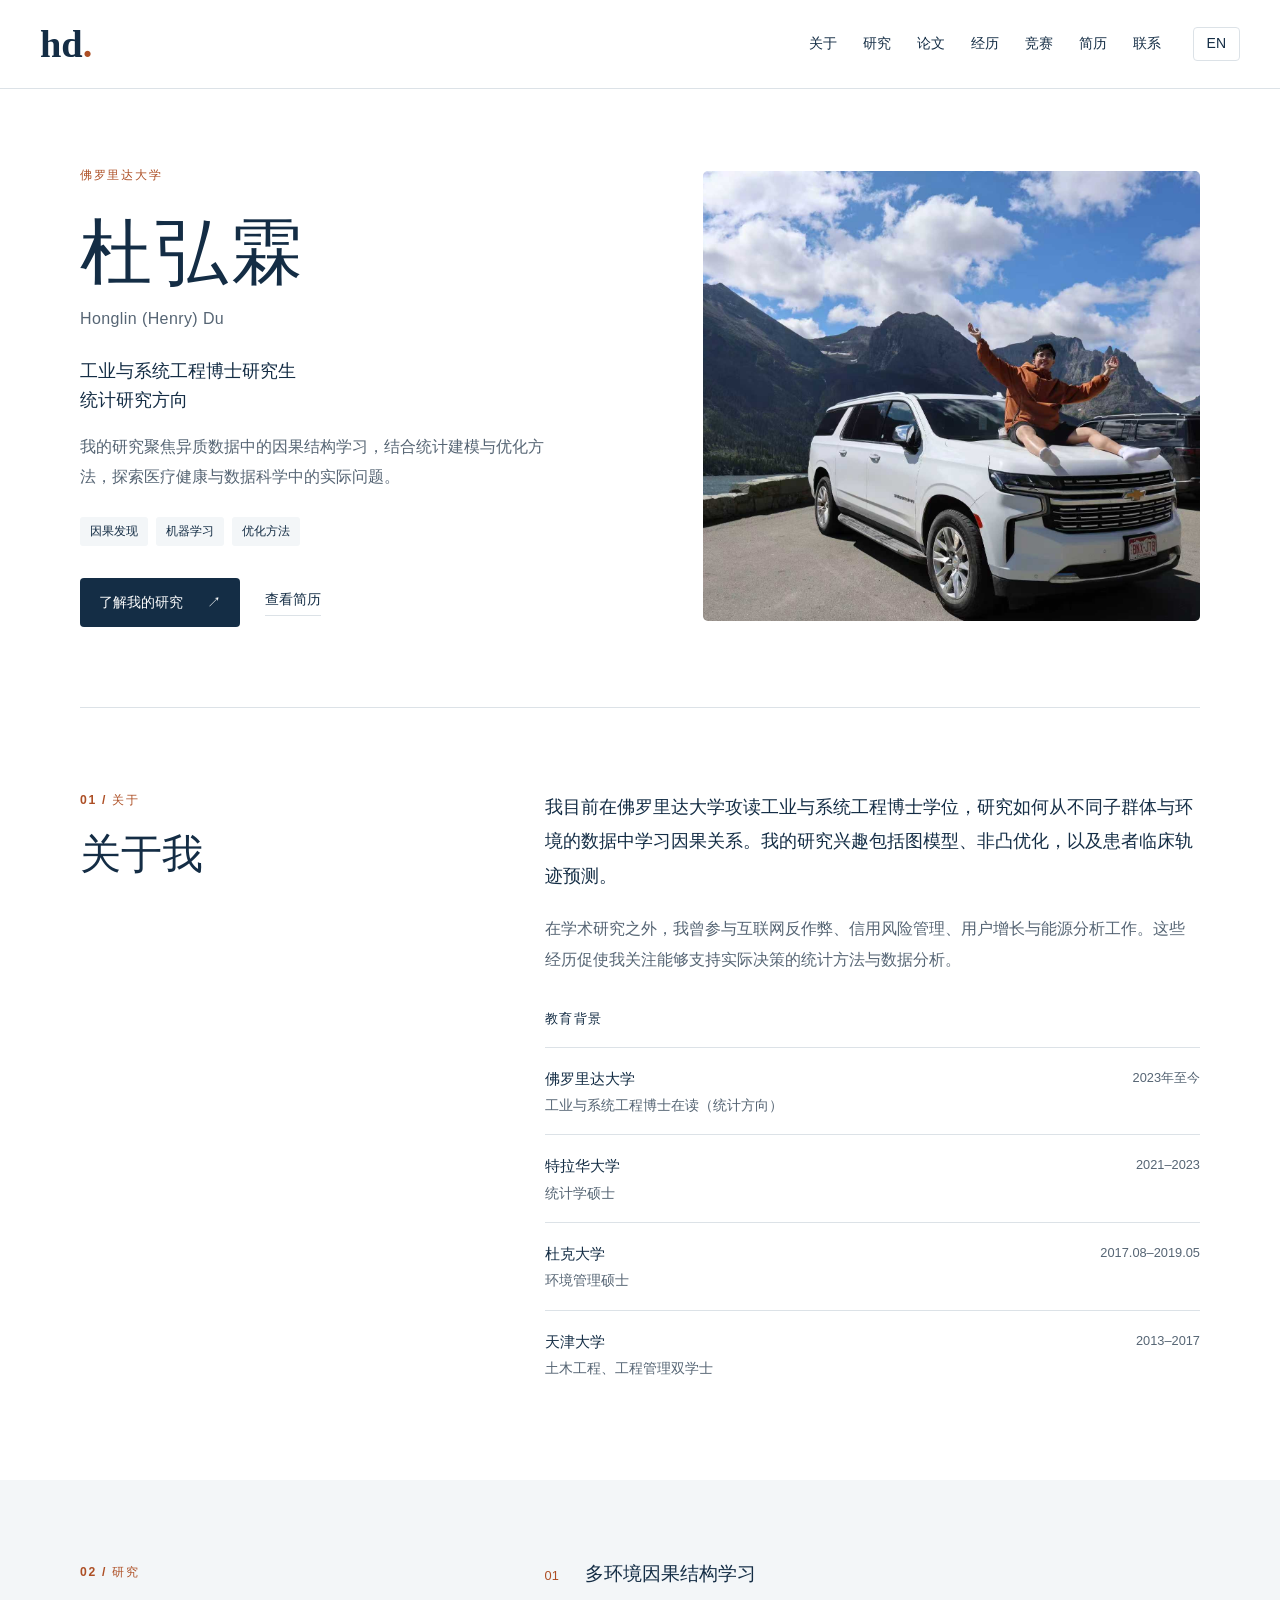
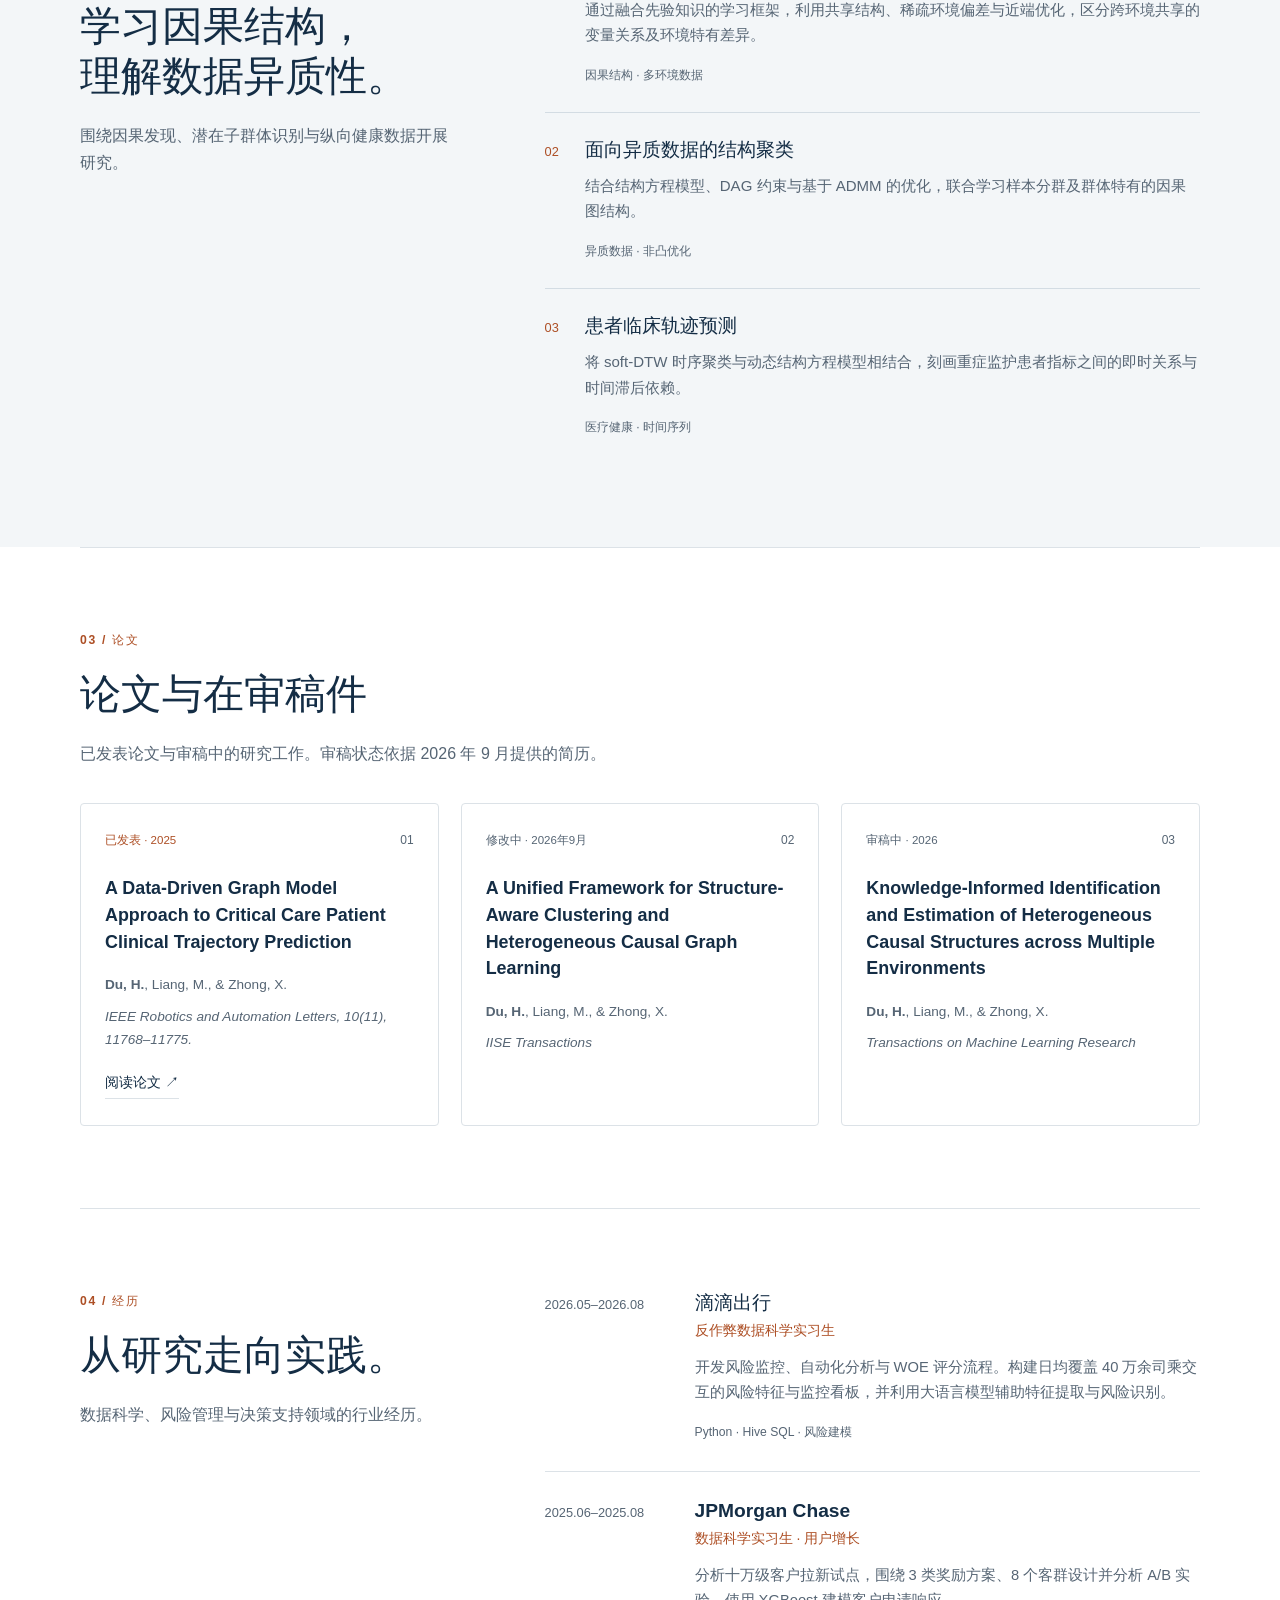
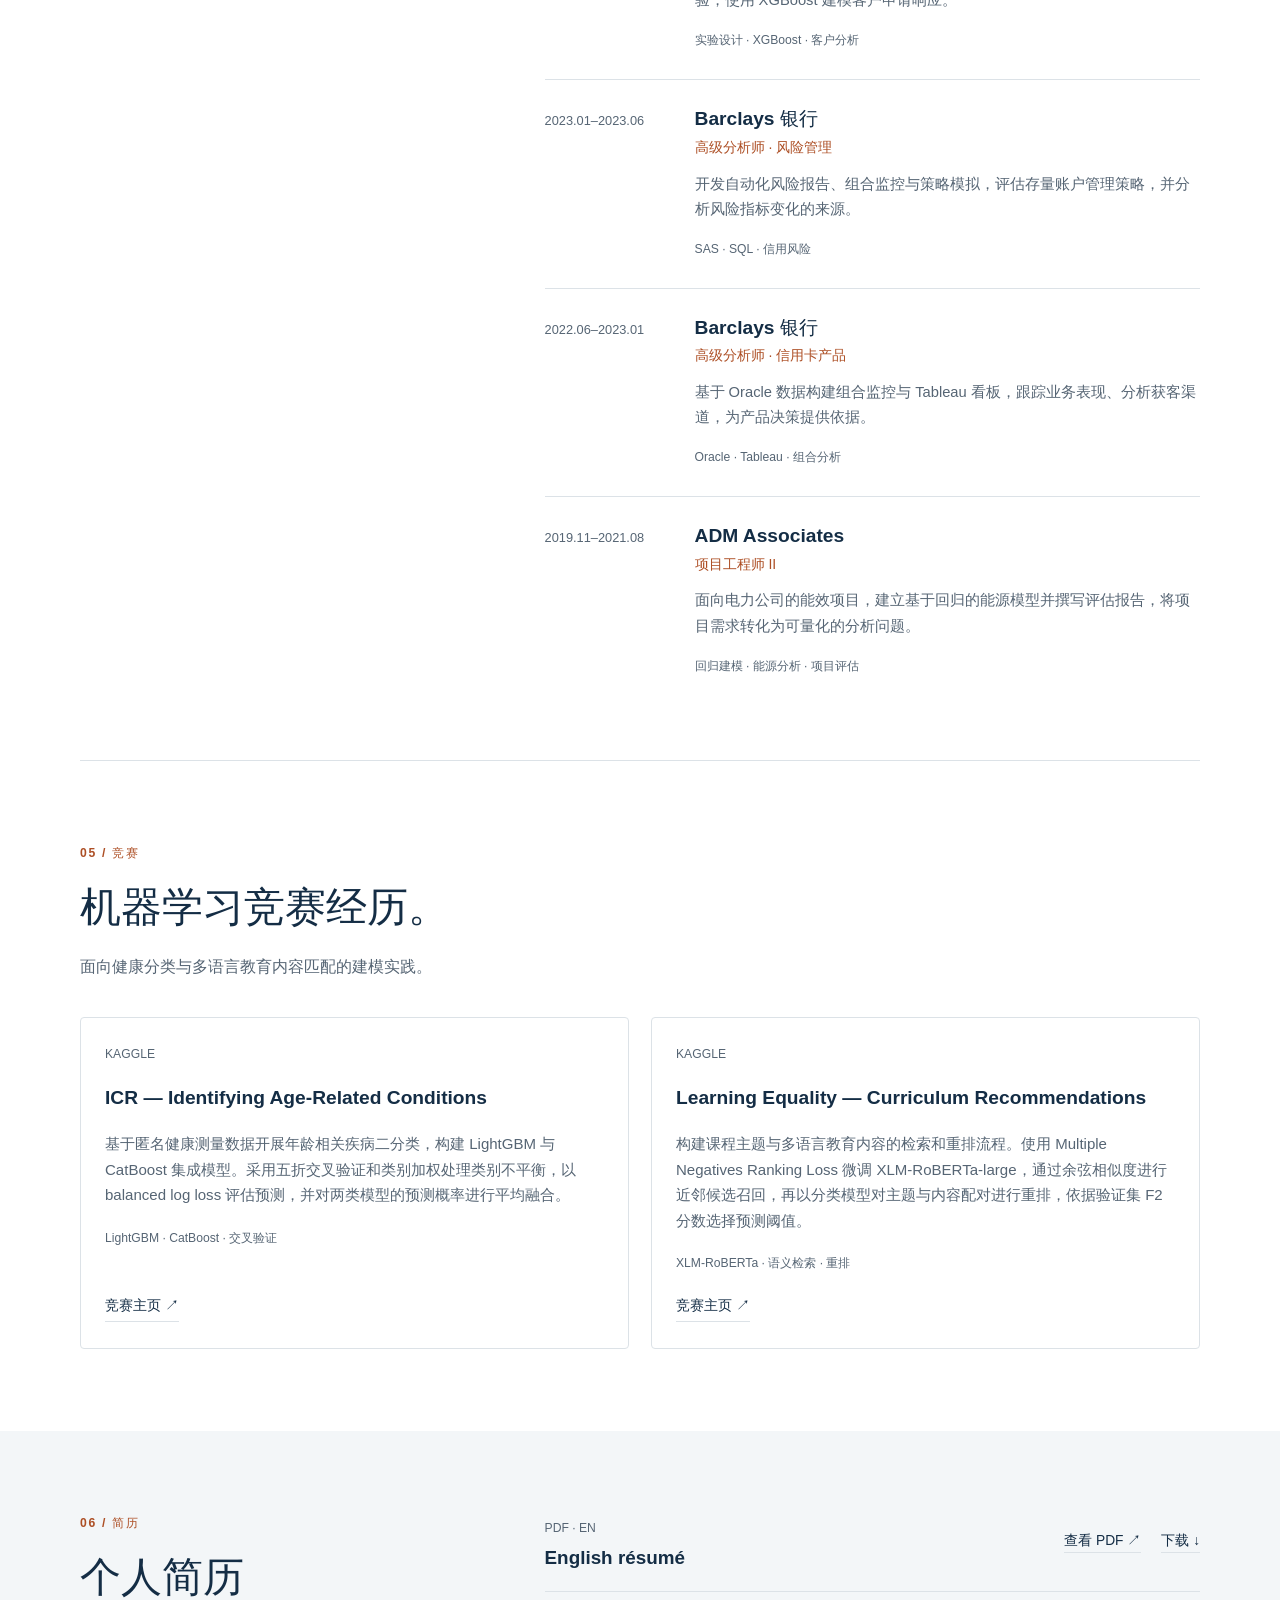
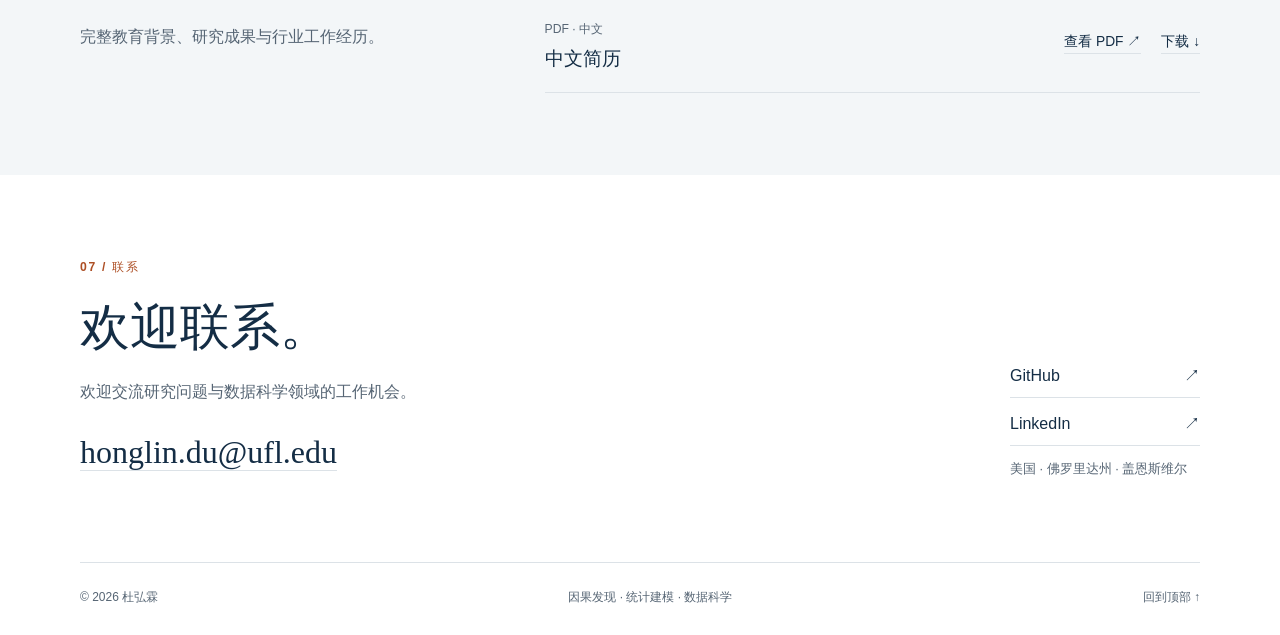
==== commit 41a97ed5: "Add bilingual Kaggle competition experience" ====
--- a/zh.html
+++ b/zh.html
@@ -1,10 +1,11 @@
 <!doctype html>
 <html lang="zh-CN"><head><meta charset="utf-8"><meta name="viewport" content="width=device-width, initial-scale=1"><title>杜弘霖 | 因果发现与数据科学</title><meta name="description" content="我的研究聚焦异质数据中的因果结构学习，结合统计建模与优化方法，探索医疗健康与数据科学中的实际问题。"><meta name="theme-color" content="#142d45"><link rel="canonical" href="https://uflhenrydu508.github.io/zh.html"><link rel="alternate" hreflang="en" href="https://uflhenrydu508.github.io/"><link rel="alternate" hreflang="zh-CN" href="https://uflhenrydu508.github.io/zh.html"><link rel="alternate" hreflang="x-default" href="https://uflhenrydu508.github.io/"><link rel="icon" href="assets/favicon.svg" type="image/svg+xml"><link rel="stylesheet" href="styles.css"><script src="site.js" defer></script></head>
-<body id="top"><a class="skip-link" href="#main">跳转到正文</a><header class="header"><div class="header-inner"><a class="wordmark" href="zh.html" aria-label="杜弘霖 - 首页">hd<span>.</span></a><nav aria-label="主导航"><a href="#about">关于</a><a href="#research">研究</a><a href="#publications">论文</a><a href="#experience">经历</a><a href="#cv">简历</a><a href="#contact">联系</a></nav><a class="language" href="index.html" lang="en" hreflang="en">EN</a></div></header>
+<body id="top"><a class="skip-link" href="#main">跳转到正文</a><header class="header"><div class="header-inner"><a class="wordmark" href="zh.html" aria-label="杜弘霖 - 首页">hd<span>.</span></a><nav aria-label="主导航"><a href="#about">关于</a><a href="#research">研究</a><a href="#publications">论文</a><a href="#experience">经历</a><a href="#competitions">竞赛</a><a href="#cv">简历</a><a href="#contact">联系</a></nav><a class="language" href="index.html" lang="en" hreflang="en">EN</a></div></header>
 <main id="main"><section class="hero container" aria-labelledby="hero-title"><div class="hero-copy"><p class="eyebrow">佛罗里达大学</p><h1 id="hero-title">杜弘霖<span class="name-secondary">Honglin (Henry) Du</span></h1><p class="role">工业与系统工程博士研究生<br>统计研究方向</p><p class="intro">我的研究聚焦异质数据中的因果结构学习，结合统计建模与优化方法，探索医疗健康与数据科学中的实际问题。</p><div class="tags"><span>因果发现</span><span>机器学习</span><span>优化方法</span></div><div class="hero-actions"><a class="button" href="#research">了解我的研究 <span aria-hidden="true">↗</span></a><a class="text-link" href="#cv">查看简历</a></div></div><figure class="hero-photo"><img src="assets/henry-du.png" alt="杜弘霖的户外个人照片，背景为山景与湖泊" width="1920" height="1280" fetchpriority="high"></figure></section>
 <section id="about" class="section container split"><div><p class="eyebrow">01 / 关于</p><h2>关于我</h2></div><div class="section-body"><p class="lead">我目前在佛罗里达大学攻读工业与系统工程博士学位，研究如何从不同子群体与环境的数据中学习因果关系。我的研究兴趣包括图模型、非凸优化，以及患者临床轨迹预测。</p><p>在学术研究之外，我曾参与互联网反作弊、信用风险管理、用户增长与能源分析工作。这些经历促使我关注能够支持实际决策的统计方法与数据分析。</p><h3 class="small-heading">教育背景</h3><ul class="education"><li><div><strong>佛罗里达大学</strong><span>工业与系统工程博士在读（统计方向）</span></div><time>2023年至今</time></li><li><div><strong>特拉华大学</strong><span>统计学硕士</span></div><time>2021–2023</time></li><li><div><strong>杜克大学</strong><span>环境管理硕士</span></div><time>2017.08–2019.05</time></li><li><div><strong>天津大学</strong><span>土木工程、工程管理双学士</span></div><time>2013–2017</time></li></ul></div></section>
 <section id="research" class="research-section"><div class="container section split"><div><p class="eyebrow">02 / 研究</p><h2>学习因果结构，<br>理解数据异质性。</h2><p>围绕因果发现、潜在子群体识别与纵向健康数据开展研究。</p></div><div><article class="research-row"><span class="number">01</span><div><h3>多环境因果结构学习</h3><p>通过融合先验知识的学习框架，利用共享结构、稀疏环境偏差与近端优化，区分跨环境共享的变量关系及环境特有差异。</p><span class="meta">因果结构 · 多环境数据</span></div></article><article class="research-row"><span class="number">02</span><div><h3>面向异质数据的结构聚类</h3><p>结合结构方程模型、DAG 约束与基于 ADMM 的优化，联合学习样本分群及群体特有的因果图结构。</p><span class="meta">异质数据 · 非凸优化</span></div></article><article class="research-row"><span class="number">03</span><div><h3>患者临床轨迹预测</h3><p>将 soft-DTW 时序聚类与动态结构方程模型相结合，刻画重症监护患者指标之间的即时关系与时间滞后依赖。</p><span class="meta">医疗健康 · 时间序列</span></div></article></div></div></section>
 <section id="publications" class="section container"><div class="section-heading"><p class="eyebrow">03 / 论文</p><h2>论文与在审稿件</h2><p>已发表论文与审稿中的研究工作。审稿状态依据 2026 年 9 月提供的简历。</p></div><div class="papers"><article class="paper"><div class="paper-top"><span class="status status-0">已发表 · 2025</span><span class="paper-index">01</span></div><h3 lang="en">A Data-Driven Graph Model Approach to Critical Care Patient Clinical Trajectory Prediction</h3><p class="authors"><strong>Du, H.</strong>, Liang, M., &amp; Zhong, X.</p><p class="journal" lang="en">IEEE Robotics and Automation Letters, 10(11), 11768–11775.</p><a class="text-link" href="https://doi.org/10.1109/LRA.2025.3615534">阅读论文 <span aria-hidden="true">↗</span></a></article><article class="paper"><div class="paper-top"><span class="status status-1">修改中 · 2026年9月</span><span class="paper-index">02</span></div><h3 lang="en">A Unified Framework for Structure-Aware Clustering and Heterogeneous Causal Graph Learning</h3><p class="authors"><strong>Du, H.</strong>, Liang, M., &amp; Zhong, X.</p><p class="journal" lang="en">IISE Transactions</p></article><article class="paper"><div class="paper-top"><span class="status status-2">审稿中 · 2026</span><span class="paper-index">03</span></div><h3 lang="en">Knowledge-Informed Identification and Estimation of Heterogeneous Causal Structures across Multiple Environments</h3><p class="authors"><strong>Du, H.</strong>, Liang, M., &amp; Zhong, X.</p><p class="journal" lang="en">Transactions on Machine Learning Research</p></article></div></section>
 <section id="experience" class="section container split"><div><p class="eyebrow">04 / 经历</p><h2>从研究走向实践。</h2><p>数据科学、风险管理与决策支持领域的行业经历。</p></div><div class="jobs"><article class="job"><time>2026.05–2026.08</time><div><h3>滴滴出行</h3><p class="job-role">反作弊数据科学实习生</p><p>开发风险监控、自动化分析与 WOE 评分流程。构建日均覆盖 40 万余司乘交互的风险特征与监控看板，并利用大语言模型辅助特征提取与风险识别。</p><span class="meta">Python · Hive SQL · 风险建模</span></div></article><article class="job"><time>2025.06–2025.08</time><div><h3>JPMorgan Chase</h3><p class="job-role">数据科学实习生 · 用户增长</p><p>分析十万级客户拉新试点，围绕 3 类奖励方案、8 个客群设计并分析 A/B 实验，使用 XGBoost 建模客户申请响应。</p><span class="meta">实验设计 · XGBoost · 客户分析</span></div></article><article class="job"><time>2023.01–2023.06</time><div><h3>Barclays 银行</h3><p class="job-role">高级分析师 · 风险管理</p><p>开发自动化风险报告、组合监控与策略模拟，评估存量账户管理策略，并分析风险指标变化的来源。</p><span class="meta">SAS · SQL · 信用风险</span></div></article><article class="job"><time>2022.06–2023.01</time><div><h3>Barclays 银行</h3><p class="job-role">高级分析师 · 信用卡产品</p><p>基于 Oracle 数据构建组合监控与 Tableau 看板，跟踪业务表现、分析获客渠道，为产品决策提供依据。</p><span class="meta">Oracle · Tableau · 组合分析</span></div></article><article class="job"><time>2019.11–2021.08</time><div><h3>ADM Associates</h3><p class="job-role">项目工程师 II</p><p>面向电力公司的能效项目，建立基于回归的能源模型并撰写评估报告，将项目需求转化为可量化的分析问题。</p><span class="meta">回归建模 · 能源分析 · 项目评估</span></div></article></div></section>
-<section id="cv" class="cv-section"><div class="container section split"><div><p class="eyebrow">05 / 简历</p><h2>个人简历</h2><p>完整教育背景、研究成果与行业工作经历。</p></div><div class="cv-list"><article class="cv-card"><div><span class="meta">PDF · EN</span><h3>English résumé</h3></div><div class="cv-actions"><a href="assets/Henry_Du_Resume_2026.pdf">查看 PDF <span aria-hidden="true">↗</span></a><a href="assets/Henry_Du_Resume_2026.pdf" download>下载 <span aria-hidden="true">↓</span></a></div></article><article class="cv-card"><div><span class="meta">PDF · 中文</span><h3>中文简历</h3></div><div class="cv-actions"><a href="assets/Honglin_Du_CV_Chinese.pdf">查看 PDF <span aria-hidden="true">↗</span></a><a href="assets/Honglin_Du_CV_Chinese.pdf" download>下载 <span aria-hidden="true">↓</span></a></div></article></div></div></section>
-<section id="contact" class="section container contact"><div><p class="eyebrow">06 / 联系</p><h2>欢迎联系。</h2><p>欢迎交流研究问题与数据科学领域的工作机会。</p><a class="email" href="mailto:honglin.du@ufl.edu">honglin.du@ufl.edu</a></div><div class="contact-links"><a href="https://github.com/uflhenrydu508">GitHub <span aria-hidden="true">↗</span></a><a href="https://www.linkedin.com/in/henrydu0508/">LinkedIn <span aria-hidden="true">↗</span></a><span>美国 · 佛罗里达州 · 盖恩斯维尔</span></div></section></main><footer class="container footer"><span>© 2026 杜弘霖</span><span>因果发现 · 统计建模 · 数据科学</span><a href="#top">回到顶部 ↑</a></footer></body></html>+<section id="competitions" class="section container"><div class="section-heading"><p class="eyebrow">05 / 竞赛</p><h2>机器学习竞赛经历。</h2><p>面向健康分类与多语言教育内容匹配的建模实践。</p></div><div class="papers competition-cards"><article class="paper"><p class="meta">KAGGLE</p><h3 lang="en">ICR — Identifying Age-Related Conditions</h3><p>基于匿名健康测量数据开展年龄相关疾病二分类，构建 LightGBM 与 CatBoost 集成模型。采用五折交叉验证和类别加权处理类别不平衡，以 balanced log loss 评估预测，并对两类模型的预测概率进行平均融合。</p><p class="meta">LightGBM · CatBoost · 交叉验证</p><a class="text-link" href="https://www.kaggle.com/competitions/icr-identify-age-related-conditions">竞赛主页 ↗</a></article><article class="paper"><p class="meta">KAGGLE</p><h3 lang="en">Learning Equality — Curriculum Recommendations</h3><p>构建课程主题与多语言教育内容的检索和重排流程。使用 Multiple Negatives Ranking Loss 微调 XLM-RoBERTa-large，通过余弦相似度进行近邻候选召回，再以分类模型对主题与内容配对进行重排，依据验证集 F2 分数选择预测阈值。</p><p class="meta">XLM-RoBERTa · 语义检索 · 重排</p><a class="text-link" href="https://www.kaggle.com/competitions/learning-equality-curriculum-recommendations">竞赛主页 ↗</a></article></div></section>
+<section id="cv" class="cv-section"><div class="container section split"><div><p class="eyebrow">06 / 简历</p><h2>个人简历</h2><p>完整教育背景、研究成果与行业工作经历。</p></div><div class="cv-list"><article class="cv-card"><div><span class="meta">PDF · EN</span><h3>English résumé</h3></div><div class="cv-actions"><a href="assets/Henry_Du_Resume_2026.pdf">查看 PDF <span aria-hidden="true">↗</span></a><a href="assets/Henry_Du_Resume_2026.pdf" download>下载 <span aria-hidden="true">↓</span></a></div></article><article class="cv-card"><div><span class="meta">PDF · 中文</span><h3>中文简历</h3></div><div class="cv-actions"><a href="assets/Honglin_Du_CV_Chinese.pdf">查看 PDF <span aria-hidden="true">↗</span></a><a href="assets/Honglin_Du_CV_Chinese.pdf" download>下载 <span aria-hidden="true">↓</span></a></div></article></div></div></section>
+<section id="contact" class="section container contact"><div><p class="eyebrow">07 / 联系</p><h2>欢迎联系。</h2><p>欢迎交流研究问题与数据科学领域的工作机会。</p><a class="email" href="mailto:honglin.du@ufl.edu">honglin.du@ufl.edu</a></div><div class="contact-links"><a href="https://github.com/uflhenrydu508">GitHub <span aria-hidden="true">↗</span></a><a href="https://www.linkedin.com/in/henrydu0508/">LinkedIn <span aria-hidden="true">↗</span></a><span>美国 · 佛罗里达州 · 盖恩斯维尔</span></div></section></main><footer class="container footer"><span>© 2026 杜弘霖</span><span>因果发现 · 统计建模 · 数据科学</span><a href="#top">回到顶部 ↑</a></footer></body></html>
--- a/styles.css
+++ b/styles.css
@@ -1,3 +1,5 @@
 :root{--ink:#142d45;--muted:#566574;--accent:#ad4f25;--line:#dce2e7;--soft:#f3f6f8;--white:#fff;font-family:Inter,-apple-system,BlinkMacSystemFont,"Segoe UI","Noto Sans SC",sans-serif;color:var(--ink);font-synthesis:none}*{box-sizing:border-box}html{scroll-behavior:smooth;scroll-padding-top:112px}body{margin:0;background:var(--white);font-size:16px;line-height:1.7}a{color:inherit;text-decoration:none}a:hover{color:var(--accent)}a:focus-visible{outline:3px solid #bd5a2c;outline-offset:6px}p{color:var(--muted);margin:0 0 1.25rem}h1,h2,h3{line-height:1.22;margin:0;font-weight:500}h1,h2{font-family:Georgia,"Times New Roman","Songti SC",serif}h2{font-size:clamp(2rem,3.2vw,2.75rem);letter-spacing:-.035em;margin-bottom:1.25rem}h3{font-size:1.18rem;font-weight:600}.container{width:min(1120px,calc(100% - 80px));margin-inline:auto}.header{border-bottom:1px solid var(--line);background:rgba(255,255,255,.97);position:sticky;top:0;z-index:10}.header-inner{width:min(1200px,calc(100% - 64px));margin:auto;display:flex;align-items:center;gap:32px;min-height:88px}.wordmark{font-family:Georgia,serif;font-size:2.4rem;font-weight:bold;line-height:1}.wordmark span{color:var(--accent)}nav{display:flex;gap:26px;margin-left:auto}nav a{font-size:.88rem;font-weight:500}.language{font-size:.875rem;border:1px solid var(--line);padding:4px 13px;border-radius:4px;white-space:nowrap}.skip-link{position:absolute;left:20px;top:-100px;background:var(--ink);color:#fff;padding:10px;z-index:20}.skip-link:focus{top:10px}.hero{display:grid;grid-template-columns:1.1fr 1fr;gap:76px;padding-top:76px;padding-bottom:80px;align-items:center}.eyebrow{font-size:.76rem;font-weight:650;letter-spacing:.14em;text-transform:uppercase;color:var(--accent);margin-bottom:24px}h1{font-size:clamp(3.5rem,6.4vw,5.25rem);letter-spacing:-.045em}.name-secondary{display:block;font-family:Inter,-apple-system,BlinkMacSystemFont,"Segoe UI",sans-serif;font-size:1rem;font-weight:400;letter-spacing:.025em;color:var(--muted);margin-top:12px}.role{font-size:1.15rem;line-height:1.55;color:var(--ink);margin-top:28px;margin-bottom:18px}.intro{max-width:490px;font-size:1rem}.tags{display:flex;gap:8px;flex-wrap:wrap;margin-top:24px}.tags span{font-size:.78rem;color:var(--ink);padding:4px 10px;background:var(--soft);border-radius:3px}.hero-actions{display:flex;gap:25px;align-items:center;margin-top:32px}.button{display:inline-flex;gap:24px;align-items:center;background:var(--ink);color:white;padding:12px 19px;border-radius:4px;font-size:.9rem}.button:hover{background:#234b6c;color:white}.text-link{font-size:.875rem;font-weight:600;border-bottom:1px solid var(--line);padding-bottom:3px}.hero-photo{margin:0;align-self:stretch;display:flex;flex-direction:column;justify-content:center}.hero-photo img{width:100%;height:450px;object-fit:cover;object-position:71% center;border-radius:5px}.hero-photo figcaption{font-size:.76rem;letter-spacing:.05em;margin-top:12px;color:var(--muted)}.section{padding-top:82px;padding-bottom:82px;border-top:1px solid var(--line)}.split{display:grid;grid-template-columns:.8fr 1.4fr;gap:90px}.section .eyebrow{margin-bottom:20px}.section-body .lead{font-size:1.15rem;color:var(--ink)}.small-heading{font-size:.8rem;text-transform:uppercase;letter-spacing:.12em;margin:36px 0 20px}.education{list-style:none;margin:0;padding:0}.education li{border-top:1px solid var(--line);padding:17px 0;display:flex;gap:18px;justify-content:space-between}.education strong{font-size:.93rem;font-weight:600}.education span{display:block;font-size:.86rem;color:var(--muted);margin-top:2px}.education time{font-size:.8rem;color:var(--muted);white-space:nowrap;padding-top:2px}.research-section{background:var(--soft)}.research-section .section,.cv-section .section{border:0}.research-row{display:flex;gap:26px;padding:25px 0;border-top:1px solid #d3dce3}.research-row:first-child{padding-top:0;border-top:0}.number{color:var(--accent);font-size:.8rem;font-variant-numeric:tabular-nums;padding-top:3px}.research-row h3{margin-bottom:12px}.research-row p{font-size:.94rem;margin-bottom:12px}.meta{font-size:.76rem;color:var(--muted)}.section-heading{max-width:690px;margin-bottom:36px}.papers{display:grid;grid-template-columns:repeat(3,1fr);gap:22px}.paper{border:1px solid var(--line);padding:26px 24px;border-radius:4px;display:flex;flex-direction:column;align-items:flex-start}.paper-top{display:flex;align-items:center;justify-content:space-between;gap:8px;width:100%;margin-bottom:24px}.status{font-size:.72rem;color:var(--muted)}.status-0{color:var(--accent)}.paper-index{font-size:.75rem;color:var(--muted)}.paper h3{font-size:1.12rem;line-height:1.5;margin-bottom:18px}.authors,.journal{font-size:.85rem}.authors{margin-bottom:8px}.journal{font-style:italic;margin-bottom:20px}.paper .text-link{margin-top:auto}.job{display:grid;grid-template-columns:125px 1fr;gap:25px;padding:27px 0;border-bottom:1px solid var(--line)}.job:first-child{padding-top:0}.job:last-child{border-bottom:0;padding-bottom:0}.job time{font-size:.8rem;color:var(--muted);padding-top:3px}.job h3{font-size:1.2rem;margin-bottom:5px}.job-role{font-size:.875rem;color:var(--accent);margin-bottom:12px}.job p:not(.job-role){font-size:.92rem;margin-bottom:12px}.cv-section{background:var(--soft)}.cv-card{display:flex;align-items:center;justify-content:space-between;gap:20px;border-bottom:1px solid var(--line);padding:22px 0}.cv-card:first-child{padding-top:0}.cv-card h3{margin-top:6px}.cv-actions{display:flex;gap:20px;font-size:.86rem}.cv-actions a{border-bottom:1px solid var(--line)}.contact{display:flex;justify-content:space-between;align-items:end;gap:40px;border-top:0}.contact h2{font-size:3.1rem}.email{font-family:Georgia,serif;font-size:clamp(1.4rem,3vw,2rem);border-bottom:1px solid var(--line)}.contact-links{display:flex;flex-direction:column;gap:12px;min-width:190px}.contact-links a{display:flex;justify-content:space-between;border-bottom:1px solid var(--line);padding-bottom:8px}.contact-links>span{font-size:.8rem;color:var(--muted)}.footer{display:flex;justify-content:space-between;gap:20px;border-top:1px solid var(--line);padding-top:24px;padding-bottom:28px;font-size:.75rem;color:var(--muted)}html[lang=zh-CN] h1{font-size:4.5rem;letter-spacing:.05em}html[lang=zh-CN] h2{letter-spacing:0}html[lang=zh-CN] .intro,html[lang=zh-CN] .section-body p{line-height:1.9}
 @media(min-width:1500px){.hero{padding-top:96px;padding-bottom:96px}}@media(max-width:1000px){.hero{gap:38px}.split{gap:45px;grid-template-columns:.8fr 1.4fr}.job{grid-template-columns:1fr;gap:8px}.papers{gap:14px}.paper{padding:22px 18px}nav{gap:18px}.hero-photo img{height:440px}.cv-card{align-items:flex-start;flex-direction:column;gap:12px}}@media(max-width:760px){html{scroll-padding-top:132px}.container{width:calc(100% - 40px)}.header-inner{width:calc(100% - 40px);min-height:105px;gap:16px;flex-wrap:wrap;justify-content:space-between;padding:14px 0 12px}.wordmark{font-size:2rem}nav{order:3;flex-basis:100%;margin:0;gap:10px;justify-content:space-between}nav a{font-size:.78rem;padding:5px 0}.language{margin-left:auto}.hero{grid-template-columns:1fr;padding-top:42px;padding-bottom:48px;gap:34px}h1{font-size:4rem}.hero-copy{max-width:600px}.hero-photo img{height:auto;aspect-ratio:1.6;object-position:center}.hero-photo figcaption{margin-top:8px}.hero .eyebrow{margin-bottom:18px}.role{margin-top:22px}.split{grid-template-columns:1fr;gap:26px}.section{padding-top:50px;padding-bottom:50px}.section-heading{margin-bottom:26px}.papers{grid-template-columns:1fr;gap:16px}.paper{padding:25px}.paper h3{max-width:550px}.paper-top{margin-bottom:16px}.job{grid-template-columns:1fr;gap:8px;padding:24px 0}.cv-card{flex-direction:row;align-items:center}.contact{align-items:stretch;flex-direction:column;gap:32px}.contact h2{font-size:2.5rem}.contact-links{max-width:100%}.footer{flex-wrap:wrap;gap:10px;font-size:.75rem}.footer span:nth-child(2){display:none}.education li{gap:10px}.education time{font-size:.75rem}html[lang=zh-CN] h1{font-size:3.8rem}}@media(max-width:380px){.container,.header-inner{width:calc(100% - 32px)}nav{gap:6px}nav a{font-size:.73rem}.hero-actions{gap:20px}.cv-card{flex-direction:column;align-items:flex-start}.education li{flex-direction:column;gap:2px}.hero-photo img{aspect-ratio:1.35}}@media(prefers-reduced-motion:reduce){html{scroll-behavior:auto}}@media print{.header,.hero-actions,.language,.footer a{display:none}.container{width:100%}.section{padding:25px 0}.hero{padding:20px 0}.hero-photo img{height:240px}.paper,.job{break-inside:avoid}body{font-size:11pt}a{text-decoration:underline}}
 @media(max-width:380px){nav{flex-wrap:wrap;justify-content:flex-start;column-gap:20px;row-gap:0}html{scroll-padding-top:165px}}
+
+.competition-cards{grid-template-columns:repeat(2,minmax(0,1fr))}.competition-cards .paper>p:not(.meta){font-size:.94rem}.competition-cards h3{font-size:1.2rem}@media(max-width:1000px){nav{gap:14px}}@media(max-width:760px){nav{flex-wrap:wrap;justify-content:flex-start;column-gap:18px;row-gap:0}.competition-cards{grid-template-columns:1fr}html{scroll-padding-top:165px}}
